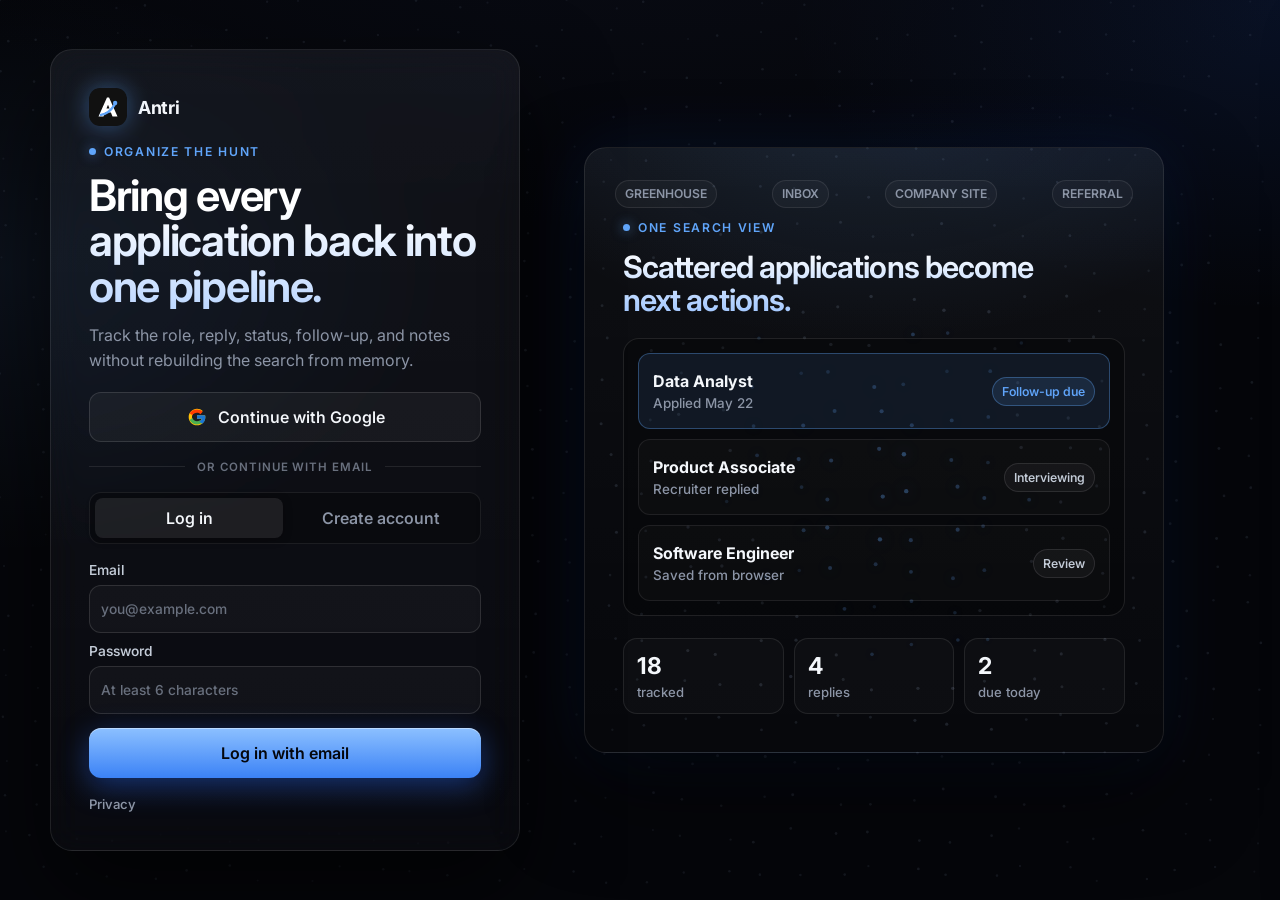
==== app.html @ 0c1cbc4a "Add marketing site (home + pricing); move app to /app.html Public-facing site for antri.xyz, layered" ====
<!doctype html>
<html lang="en">
  <head>
    <meta charset="utf-8">
    <meta name="viewport" content="width=device-width, initial-scale=1">
    <title>Antri</title>
    <link rel="icon" href="assets/antri-mark.svg">
    <link rel="preconnect" href="https://fonts.googleapis.com">
    <link rel="preconnect" href="https://fonts.gstatic.com" crossorigin>
    <link href="https://fonts.googleapis.com/css2?family=Inter:wght@400;500;600;700&display=swap" rel="stylesheet">
    <link rel="stylesheet" href="styles.css">
    <link rel="stylesheet" href="auth.css">
  </head>
  <body>
    <section id="authGate" class="auth-shell" aria-label="Antri account access">
      <canvas id="authCanvas" aria-hidden="true"></canvas>
      <div class="auth-layout">
        <div class="auth-panel">
          <div class="auth-brand">
            <img class="auth-mark" src="assets/antri-mark.svg" alt="" aria-hidden="true">
            <strong>Antri</strong>
          </div>

          <div class="auth-copy">
            <p class="eyebrow">Organize the hunt</p>
            <h1>Bring every application back into one pipeline.</h1>
            <p>Track the role, reply, status, follow-up, and notes without rebuilding the search from memory.</p>
          </div>

          <div class="oauth-stack">
            <button class="oauth-button google" type="button" id="googleAuthButton">
              <span aria-hidden="true"><img src="assets/google-g.svg" alt=""></span>
              Continue with Google
            </button>
          </div>

          <div class="auth-divider"><span>or continue with email</span></div>

          <div class="auth-mode" role="group" aria-label="Email account mode">
            <button class="active" type="button" data-auth-mode="login">Log in</button>
            <button type="button" data-auth-mode="signup">Create account</button>
          </div>

          <form id="authForm" class="auth-form">
            <label>
              Email
              <input id="authEmail" type="email" autocomplete="email" required placeholder="you@example.com">
            </label>
            <label>
              Password
              <input id="authPassword" type="password" autocomplete="current-password" minlength="6" required placeholder="At least 6 characters">
            </label>
            <button class="primary-button auth-submit" type="submit" id="authSubmitButton">Log in with email</button>
          </form>

          <output id="authStatus" class="auth-status" aria-live="polite"></output>
          <a class="auth-privacy-link" href="privacy.html">Privacy</a>
        </div>

        <section class="auth-preview" aria-label="Application tracking preview">
          <div class="auth-noise" aria-hidden="true">
            <span>Greenhouse</span>
            <span>Inbox</span>
            <span>Company site</span>
            <span>Referral</span>
          </div>
          <div class="auth-preview-head">
            <p class="eyebrow">One search view</p>
            <strong>Scattered applications become next actions.</strong>
          </div>
          <div class="auth-preview-board" aria-hidden="true">
            <article class="preview-job active">
              <div>
                <strong>Data Analyst</strong>
                <span>Applied May 22</span>
              </div>
              <em>Follow-up due</em>
            </article>
            <article class="preview-job">
              <div>
                <strong>Product Associate</strong>
                <span>Recruiter replied</span>
              </div>
              <em>Interviewing</em>
            </article>
            <article class="preview-job">
              <div>
                <strong>Software Engineer</strong>
                <span>Saved from browser</span>
              </div>
              <em>Review</em>
            </article>
          </div>
          <div class="auth-preview-metrics" aria-hidden="true">
            <span><strong>18</strong> tracked</span>
            <span><strong>4</strong> replies</span>
            <span><strong>2</strong> due today</span>
          </div>
        </section>
      </div>
    </section>

    <div id="appShell" class="app-shell" hidden>
      <aside class="sidebar" aria-label="Workspace navigation">
        <div class="brand">
          <img class="brand-mark" src="assets/antri-mark.svg" alt="" aria-hidden="true">
          <div>
            <strong>Antri</strong>
            <span>Job search workspace</span>
          </div>
        </div>

        <nav class="nav-list" aria-label="Primary">
          <button class="nav-item active" type="button" data-view="pipeline" title="Pipeline">
            <span aria-hidden="true">#</span>
            <span>Pipeline</span>
          </button>
          <button class="nav-item" type="button" data-view="followups" title="Follow-ups">
            <span aria-hidden="true">@</span>
            <span>Follow-ups</span>
          </button>
          <button class="nav-item" type="button" data-view="insights" title="Insights">
            <span aria-hidden="true">~</span>
            <span>Insights</span>
          </button>
          <button class="nav-item" type="button" data-view="integrations" title="Integrations">
            <span aria-hidden="true">io</span>
            <span>Integrations</span>
          </button>
        </nav>

        <div class="sync-box">
          <div>
            <strong>Email automation</strong>
            <span>Prepared for Gmail and Outlook connectors.</span>
          </div>
          <span class="sync-state">Planned</span>
        </div>

        <div class="sidebar-footer">
          <a href="privacy.html">Privacy policy</a>
        </div>
      </aside>

      <main class="workspace">
        <header class="topbar">
          <div>
            <p class="eyebrow">Career command center</p>
            <h1>Your job search, organized</h1>
          </div>
          <div class="topbar-actions">
            <button class="ghost-button" type="button" id="importButton" title="Import JSON">Import</button>
            <button class="ghost-button" type="button" id="exportButton" title="Export JSON">Export</button>
            <button class="primary-button" type="button" id="openFormButton">
              <span aria-hidden="true">+</span>
              Add job
            </button>
            <div class="account-menu" id="accountMenu">
              <button
                class="account-trigger"
                type="button"
                id="accountMenuButton"
                aria-haspopup="menu"
                aria-expanded="false"
                title="Account menu"
              >
                <span class="account-avatar" aria-hidden="true"></span>
                <span class="account-chevron" aria-hidden="true"></span>
                <span class="sr-only">Open account menu</span>
              </button>
              <div class="account-dropdown" id="accountDropdown" role="menu" hidden>
                <div class="account-identity">
                  <span>Signed in as</span>
                  <strong id="accountEmail"></strong>
                </div>
                <a class="account-action" href="privacy.html" role="menuitem">Privacy policy</a>
                <button class="account-action" type="button" id="signOutButton" role="menuitem">Sign out</button>
              </div>
            </div>
            <input id="importFile" type="file" accept="application/json" hidden>
          </div>
        </header>
        <output id="syncStatus" class="sync-status" aria-live="polite"></output>

        <section class="metric-grid" aria-label="Application summary">
          <article class="metric">
            <span>Total applications</span>
            <strong id="totalApplications">0</strong>
          </article>
          <article class="metric">
            <span>Active pipeline</span>
            <strong id="activeApplications">0</strong>
          </article>
          <article class="metric">
            <span>Heard back</span>
            <strong id="heardBackCount">0</strong>
          </article>
          <article class="metric accent">
            <span>Follow-ups due</span>
            <strong id="followUpCount">0</strong>
          </article>
        </section>

        <section class="controls" aria-label="Filters">
          <div class="filter-topline">
            <label class="search-field">
              <span aria-hidden="true">?</span>
              <input id="searchInput" type="search" placeholder="Search role, company, location, notes">
            </label>
            <div class="control-row">
              <select id="statusFilter" aria-label="Filter by status">
                <option value="all">All statuses</option>
              </select>
              <select id="sortSelect" aria-label="Sort applications">
                <option value="date-desc">Newest to oldest</option>
                <option value="date-asc">Oldest to newest</option>
                <option value="role-asc">Alphabetical A-Z</option>
                <option value="role-desc">Alphabetical Z-A</option>
                <option value="company-asc">Company A-Z</option>
                <option value="company-desc">Company Z-A</option>
                <option value="followup">Follow-up date</option>
                <option value="priority">Priority</option>
              </select>
            </div>
          </div>
          <div class="source-filter">
            <span class="filter-label">Source</span>
            <div id="sourceFilters" class="source-filters" aria-label="Filter by source"></div>
          </div>
        </section>

        <section id="pipelineView" class="view active-view" aria-label="Applications">
          <div class="section-head">
            <div>
              <h2>Applications</h2>
              <p id="resultCount">0 records</p>
            </div>
            <button class="ghost-button" type="button" id="csvButton">Download CSV</button>
          </div>
          <div id="jobList" class="job-list"></div>
          <div id="emptyState" class="empty-state" hidden>
            <strong>No applications match this view.</strong>
            <span>Add a job or adjust your filters.</span>
          </div>
        </section>

        <section id="followupsView" class="view" aria-label="Follow-ups">
          <div class="section-head">
            <div>
              <h2>Follow-ups</h2>
              <p>Upcoming and overdue next actions</p>
            </div>
          </div>
          <div id="followupList" class="timeline"></div>
        </section>

        <section id="insightsView" class="view" aria-label="Insights">
          <div class="section-head">
            <div>
              <h2>Insights</h2>
              <p>Status mix, response rate, and sources</p>
            </div>
          </div>
          <div class="insight-layout">
            <div class="chart-panel">
              <h3>Status distribution</h3>
              <div id="statusChart" class="status-chart"></div>
            </div>
            <div class="chart-panel">
              <h3>Source performance</h3>
              <div id="sourceChart" class="source-chart"></div>
            </div>
          </div>
        </section>

        <section id="integrationsView" class="view" aria-label="Integrations">
          <div class="section-head">
            <div>
              <h2>Integrations</h2>
              <p>Connectors planned for automated application tracking</p>
            </div>
          </div>
          <div class="integration-grid">
            <article class="integration-card">
              <div class="integration-logo">G</div>
              <div>
                <h3>Gmail</h3>
                <p>Detect recruiter replies, parse interview invites, and attach email threads to applications.</p>
              </div>
              <span>OAuth ready</span>
            </article>
            <article class="integration-card">
              <div class="integration-logo outlook">O</div>
              <div>
                <h3>Outlook</h3>
                <p>Sync hiring emails, calendar follow-ups, and company contacts from Microsoft accounts.</p>
              </div>
              <span>OAuth ready</span>
            </article>
            <article class="integration-card">
              <div class="integration-logo api">API</div>
              <div>
                <h3>Monetization layer</h3>
                <p>Subscription-ready architecture for cloud sync, AI parsing, reminders, and team dashboards.</p>
              </div>
              <span>Future tier</span>
            </article>
          </div>
        </section>
      </main>
    </div>

    <div id="drawerBackdrop" class="drawer-backdrop" hidden></div>
    <aside id="jobDrawer" class="drawer" aria-label="Job application form" aria-hidden="true" inert>
      <form id="jobForm">
        <div class="drawer-head">
          <div>
            <p class="eyebrow">Application record</p>
            <h2 id="drawerTitle">Add job</h2>
          </div>
          <button class="drawer-close" type="button" id="closeDrawerButton" title="Close job form" aria-label="Close job form">
            <span aria-hidden="true"></span>
          </button>
        </div>

        <input type="hidden" id="jobId">

        <section class="smart-add" aria-label="Smart add">
          <div class="smart-add-head">
            <div>
              <p class="smart-kicker">Smart Add</p>
              <h3>Turn a posting into a draft.</h3>
              <p>Paste a job link first. Add job text only when a site blocks extraction.</p>
            </div>
            <span id="smartResult" class="smart-result" aria-live="polite"></span>
          </div>
          <label class="full-span">
            Job post link
            <input id="smartUrlInput" type="url" placeholder="Paste LinkedIn, Indeed, Greenhouse, Lever, Workday, or company job URL">
          </label>
          <label class="full-span">
            Optional fallback text
            <textarea id="smartTextInput" rows="4" placeholder="If the link fails, paste the visible job post text here"></textarea>
          </label>
          <div class="smart-add-actions">
            <button class="ghost-button" type="button" id="extractTextButton">Extract from text</button>
            <button class="ghost-button" type="button" id="clearSmartButton">Clear</button>
            <button class="primary-button" type="button" id="extractUrlButton">Extract from link</button>
          </div>
        </section>

        <div class="form-grid">
          <label>
            Job role
            <input id="roleInput" required placeholder="Product Manager">
          </label>
          <label>
            Company
            <input id="companyInput" required placeholder="Acme Inc.">
          </label>
          <label>
            Location
            <input id="locationInput" placeholder="New York, NY or Remote">
          </label>
          <label>
            Date applied
            <input id="dateAppliedInput" type="date" required>
          </label>
          <label>
            Status
            <select id="statusInput"></select>
          </label>
          <label>
            Heard back?
            <select id="heardBackInput">
              <option value="false">No</option>
              <option value="true">Yes</option>
            </select>
          </label>
          <label>
            Priority
            <select id="priorityInput">
              <option value="High">High</option>
              <option value="Medium" selected>Medium</option>
              <option value="Low">Low</option>
            </select>
          </label>
          <label>
            Compensation
            <input id="compensationInput" placeholder="$90k-$115k">
          </label>
          <label>
            Source
            <input id="sourceInput" placeholder="LinkedIn, referral, company site">
          </label>
          <label>
            Contact
            <input id="contactInput" placeholder="Recruiter or hiring manager">
          </label>
          <label>
            Job post URL
            <input id="urlInput" type="url" placeholder="https://">
          </label>
          <label>
            Follow-up date
            <input id="followUpInput" type="date">
          </label>
          <label class="full-span">
            Notes
            <textarea id="notesInput" rows="5" placeholder="Interview details, requirements, reminders, email thread notes"></textarea>
          </label>
        </div>

        <div class="drawer-actions">
          <p class="ai-review-notice">AntriAI can make mistakes. Please review details before saving.</p>
          <button class="danger-button" type="button" id="deleteButton">Delete</button>
          <div>
            <button class="ghost-button" type="button" id="cancelButton">Cancel</button>
            <button class="primary-button" type="submit">Save job</button>
          </div>
        </div>
      </form>
    </aside>

    <template id="jobCardTemplate">
      <article class="job-card">
        <div class="job-card-main">
          <div>
            <div class="job-title-row">
              <h3></h3>
              <span class="priority-pill"></span>
            </div>
            <p class="company-line"></p>
          </div>
          <span class="status-pill"></span>
        </div>
        <div class="job-meta"></div>
        <p class="job-notes"></p>
        <div class="job-actions">
          <a class="job-link" target="_blank" rel="noreferrer">Open posting</a>
          <button class="ghost-button small" type="button">Edit</button>
        </div>
      </article>
    </template>

    <script src="auth-visual.js?v=login-revamp-1"></script>
    <script src="auth-config.js?v=draft-login-1"></script>
    <script src="auth-client.js?v=draft-login-1"></script>
    <script src="app.js?v=draft-login-1"></script>
  </body>
</html>
---- styles.css ----
:root {
  color-scheme: light dark;
  --bg: #ffffff;
  --sidebar-bg: #f5f5f5;
  --panel: #ffffff;
  --panel-strong: #fafafa;
  --panel-muted: #f4f4f5;
  --ink: #111111;
  --muted: #666666;
  --line: #e5e5e5;
  --line-strong: #cfcfcf;
  --primary: #111111;
  --primary-ink: #ffffff;
  --accent: #2563eb;
  --accent-ink: #ffffff;
  --accent-soft: #eff5ff;
  --accent-line: #bfd4ff;
  --chip-bg: #f1f1f1;
  --chip-ink: #4a4a4a;
  --chip-strong-bg: #e9efff;
  --chip-strong-ink: #1d4ed8;
  --danger-bg: #f4f4f4;
  --danger-ink: #111111;
  --shadow: 0 20px 55px rgba(0, 0, 0, 0.12);
  --radius: 8px;
  font-family: Inter, ui-sans-serif, system-ui, -apple-system, BlinkMacSystemFont, "Segoe UI", sans-serif;
}

@media (prefers-color-scheme: dark) {
  :root {
    --bg: #000000;
    --sidebar-bg: #0b0b0b;
    --panel: #101010;
    --panel-strong: #141414;
    --panel-muted: #181818;
    --ink: #f5f5f5;
    --muted: #a3a3a3;
    --line: #242424;
    --line-strong: #3a3a3a;
    --primary: #f5f5f5;
    --primary-ink: #050505;
    --accent: #60a5fa;
    --accent-ink: #050505;
    --accent-soft: #0f1d33;
    --accent-line: #1e3a5f;
    --chip-bg: #1d1d1d;
    --chip-ink: #d0d0d0;
    --chip-strong-bg: #102747;
    --chip-strong-ink: #93c5fd;
    --danger-bg: #171717;
    --danger-ink: #f5f5f5;
    --shadow: 0 24px 70px rgba(0, 0, 0, 0.52);
  }
}

* {
  box-sizing: border-box;
}

[hidden] {
  display: none !important;
}

body {
  margin: 0;
  min-height: 100vh;
  background: var(--bg);
  color: var(--ink);
}

::selection {
  background: var(--accent);
  color: var(--accent-ink);
}

button,
input,
select,
textarea {
  font: inherit;
}

button {
  cursor: pointer;
}

.sr-only {
  position: absolute;
  width: 1px;
  height: 1px;
  overflow: hidden;
  clip: rect(0, 0, 0, 0);
  white-space: nowrap;
}

.app-shell {
  display: grid;
  grid-template-columns: 280px minmax(0, 1fr);
  min-height: 100vh;
}

.auth-shell {
  display: grid;
  min-height: 100vh;
  place-items: center;
  padding: 32px;
  background: var(--bg);
}

.auth-layout {
  display: grid;
  align-items: center;
  grid-template-columns: minmax(360px, 480px) minmax(380px, 600px);
  gap: clamp(24px, 5vw, 76px);
  width: min(1180px, 100%);
}

.auth-panel {
  display: grid;
  gap: 20px;
  width: 100%;
  padding: 30px;
  border: 1px solid var(--line);
  border-radius: var(--radius);
  background: var(--panel);
  box-shadow: var(--shadow);
}

.auth-brand {
  display: flex;
  align-items: center;
  gap: 11px;
}

.auth-brand strong {
  font-size: 1.15rem;
}

.auth-mark {
  display: block;
  width: 42px;
  height: 42px;
  border: 1px solid var(--line);
  border-radius: var(--radius);
}

.auth-copy {
  display: grid;
  gap: 10px;
}

.auth-copy h1 {
  max-width: 420px;
  font-size: 2.55rem;
}

.auth-copy p:last-child {
  max-width: 400px;
  margin: 0;
  color: var(--muted);
  line-height: 1.5;
}

.oauth-stack,
.auth-form {
  display: grid;
  gap: 10px;
}

.oauth-button {
  display: flex;
  align-items: center;
  gap: 12px;
  min-height: 48px;
  width: 100%;
  padding: 10px 13px;
  border: 1px solid var(--line-strong);
  border-radius: var(--radius);
  background: var(--panel-strong);
  color: var(--ink);
  font-weight: 800;
  text-align: left;
}

.oauth-button span {
  display: grid;
  flex: 0 0 auto;
  place-items: center;
  width: 26px;
  height: 26px;
  border-radius: 6px;
  background: var(--panel-muted);
  color: var(--ink);
  font-size: 0.86rem;
  font-weight: 900;
}

.oauth-button.google img {
  display: block;
  width: 20px;
  height: 20px;
}

.auth-divider {
  display: flex;
  align-items: center;
  gap: 12px;
  color: var(--muted);
  font-size: 0.8rem;
  font-weight: 800;
  text-transform: uppercase;
}

.auth-divider::before,
.auth-divider::after {
  flex: 1;
  border-top: 1px solid var(--line);
  content: "";
}

.auth-mode {
  display: grid;
  grid-template-columns: repeat(2, minmax(0, 1fr));
  gap: 4px;
  padding: 4px;
  border: 1px solid var(--line);
  border-radius: var(--radius);
  background: var(--panel-muted);
}

.auth-mode button {
  min-height: 38px;
  border: 0;
  border-radius: 6px;
  background: transparent;
  color: var(--muted);
  font-weight: 800;
}

.auth-mode button.active {
  background: var(--panel);
  color: var(--ink);
  box-shadow: 0 1px 9px rgba(0, 0, 0, 0.14);
}

.auth-form label {
  font-size: 0.88rem;
}

.auth-submit {
  justify-content: center;
  min-height: 48px;
}

.auth-status {
  display: block;
  min-height: 43px;
  padding: 11px 12px;
  border: 1px solid var(--line);
  border-radius: var(--radius);
  background: var(--panel-muted);
  color: var(--muted);
  font-size: 0.88rem;
  line-height: 1.4;
}

.auth-status:empty {
  display: none;
}

.auth-privacy-link {
  width: fit-content;
  color: var(--muted);
  font-size: 0.82rem;
  font-weight: 800;
  text-decoration: none;
}

.auth-privacy-link:hover {
  color: var(--accent);
}

.auth-preview {
  position: relative;
  display: grid;
  gap: 22px;
  min-height: 610px;
  align-content: center;
  overflow: hidden;
  padding: 44px;
  border: 1px solid var(--line);
  border-radius: var(--radius);
  background:
    linear-gradient(90deg, transparent 0 48px, color-mix(in srgb, var(--line) 70%, transparent) 48px 49px, transparent 49px),
    linear-gradient(0deg, transparent 0 48px, color-mix(in srgb, var(--line) 70%, transparent) 48px 49px, transparent 49px),
    var(--panel-strong);
  background-size: 96px 96px, 96px 96px, auto;
}

.auth-noise {
  position: absolute;
  inset: 32px 30px auto;
  display: flex;
  justify-content: space-between;
  gap: 12px;
  color: var(--muted);
  font-size: 0.76rem;
  font-weight: 850;
  text-transform: uppercase;
}

.auth-noise span {
  display: inline-flex;
  align-items: center;
  min-height: 28px;
  padding: 0 9px;
  border: 1px solid var(--line);
  border-radius: 999px;
  background: color-mix(in srgb, var(--panel) 88%, transparent);
}

.auth-preview-head {
  display: grid;
  gap: 8px;
  max-width: 430px;
  margin-top: 34px;
}

.auth-preview-head strong {
  font-size: 2rem;
  line-height: 1.08;
}

.auth-preview-board {
  display: grid;
  gap: 10px;
  padding: 14px;
  border: 1px solid var(--line-strong);
  border-radius: var(--radius);
  background: color-mix(in srgb, var(--panel) 94%, transparent);
  box-shadow: var(--shadow);
}

.preview-job {
  display: flex;
  align-items: center;
  justify-content: space-between;
  gap: 16px;
  min-height: 76px;
  padding: 14px;
  border: 1px solid var(--line);
  border-radius: 6px;
  background: var(--panel);
}

.preview-job.active {
  border-color: var(--accent-line);
  background: var(--accent-soft);
}

.preview-job div {
  min-width: 0;
}

.preview-job strong,
.preview-job span {
  display: block;
}

.preview-job strong {
  overflow: hidden;
  font-size: 1rem;
  text-overflow: ellipsis;
  white-space: nowrap;
}

.preview-job span {
  margin-top: 4px;
  color: var(--muted);
  font-size: 0.84rem;
  font-weight: 700;
}

.preview-job em {
  flex: 0 0 auto;
  min-height: 29px;
  padding: 6px 9px;
  border: 1px solid var(--line);
  border-radius: 999px;
  background: var(--panel-muted);
  color: var(--ink);
  font-size: 0.77rem;
  font-style: normal;
  font-weight: 850;
}

.preview-job.active em {
  border-color: var(--accent-line);
  background: var(--panel);
  color: var(--accent);
}

.auth-preview-metrics {
  display: grid;
  grid-template-columns: repeat(3, minmax(0, 1fr));
  gap: 10px;
}

.auth-preview-metrics span {
  min-width: 0;
  padding: 13px;
  border: 1px solid var(--line);
  border-radius: var(--radius);
  background: color-mix(in srgb, var(--panel) 92%, transparent);
  color: var(--muted);
  font-size: 0.82rem;
  font-weight: 750;
}

.auth-preview-metrics strong {
  display: block;
  margin-bottom: 4px;
  color: var(--ink);
  font-size: 1.45rem;
}

.oauth-button:disabled,
.auth-mode button:disabled,
.auth-submit:disabled {
  cursor: not-allowed;
  opacity: 0.62;
}

.sidebar {
  position: sticky;
  top: 0;
  display: flex;
  flex-direction: column;
  gap: 28px;
  height: 100vh;
  padding: 24px;
  border-right: 1px solid var(--line);
  background: var(--sidebar-bg);
}

.brand {
  display: flex;
  align-items: center;
  gap: 12px;
}

.brand-mark {
  display: block;
  width: 42px;
  height: 42px;
  border-radius: var(--radius);
  border: 1px solid var(--line);
  object-fit: cover;
  box-shadow: 0 10px 24px rgba(37, 99, 235, 0.18);
}

.brand strong,
.brand span {
  display: block;
}

.brand span {
  margin-top: 2px;
  color: var(--muted);
  font-size: 0.86rem;
}

.nav-list {
  display: grid;
  gap: 8px;
}

.nav-item {
  display: flex;
  align-items: center;
  gap: 10px;
  width: 100%;
  min-height: 44px;
  padding: 10px 12px;
  border: 1px solid transparent;
  border-radius: var(--radius);
  background: transparent;
  color: var(--muted);
  text-align: left;
}

.nav-item span:first-child {
  display: grid;
  place-items: center;
  width: 24px;
  height: 24px;
  color: var(--accent);
  font-weight: 700;
}

.nav-item:hover,
.nav-item.active {
  border-color: var(--line);
  background: var(--panel);
  color: var(--ink);
}

.sync-box {
  margin-top: auto;
  padding: 16px;
  border: 1px solid var(--line);
  border-radius: var(--radius);
  background: var(--panel);
}

.sync-box strong,
.sync-box span {
  display: block;
}

.sync-box div span {
  margin-top: 6px;
  color: var(--muted);
  font-size: 0.88rem;
  line-height: 1.35;
}

.sync-state {
  width: fit-content;
  margin-top: 14px;
  padding: 5px 9px;
  border-radius: 999px;
  background: var(--accent-soft);
  color: var(--accent);
  font-size: 0.78rem;
  font-weight: 700;
}

.sidebar-footer {
  display: flex;
  align-items: center;
}

.sidebar-footer a {
  color: var(--muted);
  font-size: 0.82rem;
  font-weight: 800;
  text-decoration: none;
}

.sidebar-footer a:hover {
  color: var(--accent);
}

.workspace {
  width: min(1480px, 100%);
  margin: 0 auto;
  padding: 30px;
}

.topbar {
  display: flex;
  align-items: center;
  justify-content: space-between;
  gap: 20px;
}

.sync-status {
  display: block;
  width: fit-content;
  max-width: min(720px, 100%);
  margin-top: 14px;
  padding: 8px 10px;
  border: 1px solid var(--line);
  border-radius: var(--radius);
  background: var(--panel-muted);
  color: var(--muted);
  font-size: 0.84rem;
  font-weight: 750;
  line-height: 1.4;
}

.sync-status:empty {
  display: none;
}

.sync-status[data-tone="success"] {
  border-color: var(--accent-line);
  background: var(--accent-soft);
  color: var(--accent);
}

.sync-status[data-tone="error"] {
  border-color: var(--line-strong);
  background: var(--danger-bg);
  color: var(--danger-ink);
}

.eyebrow {
  margin: 0 0 7px;
  color: var(--accent);
  font-size: 0.78rem;
  font-weight: 800;
  letter-spacing: 0;
  text-transform: uppercase;
}

h1,
h2,
h3,
p {
  margin-top: 0;
}

h1 {
  margin-bottom: 0;
  font-size: clamp(2rem, 3vw, 3.35rem);
  line-height: 1.02;
  letter-spacing: 0;
}

h2 {
  margin-bottom: 4px;
  font-size: 1.25rem;
}

h3 {
  margin-bottom: 5px;
  font-size: 1rem;
}

.topbar-actions,
.control-row,
.drawer-actions,
.drawer-actions > div,
.job-actions {
  display: flex;
  align-items: center;
  gap: 10px;
}

.account-menu {
  position: relative;
  flex: 0 0 auto;
}

.account-trigger {
  display: inline-flex;
  align-items: center;
  gap: 8px;
  min-height: 40px;
  min-width: 70px;
  padding: 7px 10px;
  border: 1px solid var(--line-strong);
  border-radius: var(--radius);
  background: var(--panel);
  color: var(--ink);
}

.account-trigger:hover,
.account-trigger[aria-expanded="true"] {
  border-color: var(--accent-line);
  background: var(--accent-soft);
}

.account-avatar {
  position: relative;
  display: grid;
  flex: 0 0 auto;
  place-items: center;
  width: 25px;
  height: 25px;
  border: 1px solid var(--line-strong);
  border-radius: 999px;
  background: var(--panel-muted);
}

.account-avatar::before,
.account-avatar::after {
  position: absolute;
  display: block;
  border: 1.6px solid var(--ink);
  content: "";
}

.account-avatar::before {
  top: 5px;
  width: 6px;
  height: 6px;
  border-radius: 999px;
}

.account-avatar::after {
  bottom: 4px;
  width: 12px;
  height: 6px;
  border-bottom: 0;
  border-radius: 10px 10px 0 0;
}

.account-chevron {
  width: 9px;
  height: 9px;
  border-right: 2px solid var(--muted);
  border-bottom: 2px solid var(--muted);
  transform: translateY(-2px) rotate(45deg);
  transition: transform 140ms ease;
}

.account-trigger[aria-expanded="true"] .account-chevron {
  transform: translateY(2px) rotate(225deg);
}

.account-dropdown {
  position: absolute;
  z-index: 5;
  top: calc(100% + 8px);
  right: 0;
  display: grid;
  gap: 8px;
  width: min(290px, calc(100vw - 36px));
  padding: 10px;
  border: 1px solid var(--line);
  border-radius: var(--radius);
  background: var(--panel);
  box-shadow: var(--shadow);
}

.account-identity {
  display: grid;
  gap: 4px;
  min-width: 0;
  padding: 9px 10px 10px;
  border-radius: 6px;
  background: var(--panel-muted);
}

.account-identity span {
  color: var(--muted);
  font-size: 0.75rem;
  font-weight: 800;
  text-transform: uppercase;
}

.account-identity strong {
  overflow: hidden;
  font-size: 0.9rem;
  text-overflow: ellipsis;
  white-space: nowrap;
}

.account-action {
  display: flex;
  align-items: center;
  min-height: 38px;
  width: 100%;
  padding: 9px 10px;
  border: 1px solid var(--line-strong);
  border-radius: 6px;
  background: var(--panel);
  color: var(--ink);
  font-weight: 750;
  text-align: left;
  text-decoration: none;
}

.account-action:hover {
  border-color: var(--accent-line);
  background: var(--accent-soft);
}

.primary-button,
.ghost-button,
.danger-button,
.icon-button {
  min-height: 40px;
  border-radius: var(--radius);
  border: 1px solid transparent;
  padding: 9px 13px;
  font-weight: 750;
}

.primary-button {
  display: inline-flex;
  align-items: center;
  gap: 7px;
  background: var(--primary);
  color: var(--primary-ink);
}

.primary-button:hover {
  background: var(--accent);
  color: var(--accent-ink);
}

.ghost-button {
  border-color: var(--line-strong);
  background: var(--panel);
  color: var(--ink);
}

.ghost-button.small {
  min-height: 34px;
  padding: 7px 10px;
  font-size: 0.88rem;
}

.danger-button {
  border-color: var(--line-strong);
  background: var(--danger-bg);
  color: var(--danger-ink);
}

.icon-button {
  display: grid;
  place-items: center;
  width: 40px;
  padding: 0;
  border-color: var(--line);
  background: var(--panel);
  color: var(--muted);
  font-size: 1.5rem;
  line-height: 1;
}

.drawer-close {
  position: relative;
  display: grid;
  flex: 0 0 auto;
  place-items: center;
  width: 40px;
  min-height: 40px;
  padding: 0;
  border: 1px solid var(--line);
  border-radius: var(--radius);
  background: var(--panel);
  color: var(--muted);
}

.drawer-close:hover {
  border-color: var(--accent-line);
  background: var(--accent-soft);
  color: var(--ink);
}

.drawer-close span,
.drawer-close span::after {
  display: block;
  width: 15px;
  height: 2px;
  border-radius: 999px;
  background: currentColor;
}

.drawer-close span {
  transform: rotate(45deg);
}

.drawer-close span::after {
  content: "";
  transform: rotate(90deg);
}

.metric-grid {
  display: grid;
  grid-template-columns: repeat(4, minmax(0, 1fr));
  gap: 14px;
  margin: 30px 0 18px;
}

.metric {
  padding: 18px;
  border: 1px solid var(--line);
  border-radius: var(--radius);
  background: var(--panel);
}

.metric span {
  display: block;
  color: var(--muted);
  font-size: 0.86rem;
}

.metric strong {
  display: block;
  margin-top: 8px;
  font-size: 2rem;
  line-height: 1;
}

.metric.accent {
  border-color: var(--accent-line);
  background: var(--accent-soft);
}

.metric.accent strong {
  color: var(--accent);
}

.controls {
  display: grid;
  gap: 14px;
  margin-bottom: 18px;
}

.filter-topline {
  display: grid;
  grid-template-columns: minmax(240px, 1fr) auto;
  gap: 12px;
}

.search-field {
  display: flex;
  align-items: center;
  gap: 8px;
  min-height: 48px;
  padding: 0 14px;
  border: 1px solid var(--line-strong);
  border-radius: var(--radius);
  background: var(--panel);
}

.search-field span {
  color: var(--muted);
  font-size: 1.2rem;
}

.search-field input {
  width: 100%;
  border: 0;
  outline: 0;
  background: transparent;
  color: var(--ink);
}

select,
input,
textarea {
  border: 1px solid var(--line-strong);
  border-radius: var(--radius);
  background: var(--panel);
  color: var(--ink);
}

input::placeholder,
textarea::placeholder {
  color: var(--muted);
}

button:focus-visible,
input:focus-visible,
select:focus-visible,
textarea:focus-visible,
a:focus-visible {
  outline: 2px solid var(--accent);
  outline-offset: 2px;
}

.control-row select {
  min-height: 48px;
  min-width: 170px;
  padding: 0 12px;
}

.source-filter {
  display: grid;
  gap: 9px;
  padding: 12px;
  border: 1px solid var(--line);
  border-radius: var(--radius);
  background: var(--panel);
}

.filter-label {
  color: var(--muted);
  font-size: 0.78rem;
  font-weight: 800;
  text-transform: uppercase;
}

.source-filters {
  display: flex;
  flex-wrap: wrap;
  gap: 8px;
}

.source-chip {
  --chip-neon: #38bdf8;
  --chip-neon-soft: rgba(56, 189, 248, 0.12);
  display: inline-flex;
  align-items: center;
  gap: 7px;
  min-height: 36px;
  padding: 6px 10px;
  border: 1px solid color-mix(in srgb, var(--chip-neon) 58%, var(--line));
  border-radius: 999px;
  background: var(--chip-neon-soft);
  color: var(--ink);
  font-size: 0.86rem;
  font-weight: 800;
  box-shadow: inset 0 0 0 1px color-mix(in srgb, var(--chip-neon) 12%, transparent);
}

.source-chip strong {
  display: grid;
  place-items: center;
  min-width: 20px;
  min-height: 20px;
  border-radius: 999px;
  background: color-mix(in srgb, var(--chip-neon) 18%, var(--panel));
  color: var(--chip-neon);
  font-size: 0.74rem;
}

.source-chip:hover,
.source-chip[aria-pressed="true"] {
  border-color: var(--chip-neon);
  box-shadow:
    0 0 0 1px color-mix(in srgb, var(--chip-neon) 48%, transparent),
    0 0 18px color-mix(in srgb, var(--chip-neon) 34%, transparent);
}

.source-chip[aria-pressed="true"] {
  background: color-mix(in srgb, var(--chip-neon) 22%, var(--panel));
}

.source-chip.all,
.source-chip.silver {
  --chip-neon: #d4d4d8;
  --chip-neon-soft: rgba(161, 161, 170, 0.12);
}

.source-chip.cyan {
  --chip-neon: #22d3ee;
  --chip-neon-soft: rgba(34, 211, 238, 0.12);
}

.source-chip.lime {
  --chip-neon: #a3e635;
  --chip-neon-soft: rgba(163, 230, 53, 0.12);
}

.source-chip.amber {
  --chip-neon: #facc15;
  --chip-neon-soft: rgba(250, 204, 21, 0.12);
}

.source-chip.green,
.source-chip.emerald {
  --chip-neon: #34d399;
  --chip-neon-soft: rgba(52, 211, 153, 0.12);
}

.source-chip.pink,
.source-chip.magenta {
  --chip-neon: #f472b6;
  --chip-neon-soft: rgba(244, 114, 182, 0.12);
}

.source-chip.violet {
  --chip-neon: #c084fc;
  --chip-neon-soft: rgba(192, 132, 252, 0.12);
}

.source-chip.orange {
  --chip-neon: #fb923c;
  --chip-neon-soft: rgba(251, 146, 60, 0.12);
}

.source-chip.red {
  --chip-neon: #fb7185;
  --chip-neon-soft: rgba(251, 113, 133, 0.12);
}

.source-chip.blue {
  --chip-neon: #60a5fa;
  --chip-neon-soft: rgba(96, 165, 250, 0.12);
}

.view {
  display: none;
}

.active-view {
  display: block;
}

.section-head {
  display: flex;
  align-items: end;
  justify-content: space-between;
  gap: 18px;
  margin: 22px 0 14px;
}

.section-head p {
  margin-bottom: 0;
  color: var(--muted);
}

.job-list {
  display: grid;
  grid-template-columns: repeat(auto-fit, minmax(330px, 1fr));
  gap: 14px;
}

.job-card,
.chart-panel,
.integration-card,
.empty-state,
.timeline-item {
  border: 1px solid var(--line);
  border-radius: var(--radius);
  background: var(--panel);
}

.job-card {
  display: grid;
  gap: 15px;
  padding: 18px;
  transition: border-color 160ms ease, transform 160ms ease, box-shadow 160ms ease;
}

.job-card:hover {
  border-color: var(--line-strong);
  box-shadow: var(--shadow);
  transform: translateY(-1px);
}

.job-card-main {
  display: flex;
  align-items: flex-start;
  justify-content: space-between;
  gap: 16px;
}

.job-title-row {
  display: flex;
  flex-wrap: wrap;
  align-items: center;
  gap: 8px;
}

.company-line,
.job-notes {
  color: var(--muted);
  line-height: 1.45;
}

.company-line {
  margin-bottom: 0;
}

.job-notes {
  display: -webkit-box;
  min-height: 43px;
  margin-bottom: 0;
  overflow: hidden;
  -webkit-box-orient: vertical;
  -webkit-line-clamp: 2;
}

.status-pill,
.priority-pill,
.job-meta span,
.integration-card > span {
  display: inline-flex;
  align-items: center;
  width: fit-content;
  min-height: 26px;
  border-radius: 999px;
  padding: 4px 9px;
  font-size: 0.76rem;
  font-weight: 800;
  white-space: nowrap;
}

.status-pill {
  background: var(--chip-bg);
  color: var(--chip-ink);
}

.status-pill.interviewing,
.status-pill.offer {
  background: var(--chip-strong-bg);
  color: var(--chip-strong-ink);
}

.status-pill.rejected,
.status-pill.withdrawn {
  background: var(--panel-muted);
  color: var(--muted);
}

.status-pill.saved,
.status-pill.follow-up {
  background: var(--accent-soft);
  color: var(--accent);
}

.priority-pill {
  background: var(--chip-bg);
  color: var(--chip-ink);
}

.priority-pill.high {
  background: var(--accent-soft);
  color: var(--accent);
}

.priority-pill.low {
  background: var(--panel-muted);
  color: var(--muted);
}

.job-meta {
  display: flex;
  flex-wrap: wrap;
  gap: 7px;
}

.job-meta span {
  background: var(--panel-muted);
  color: var(--muted);
}

.job-actions {
  justify-content: space-between;
  gap: 14px;
}

.job-link {
  color: var(--accent);
  font-size: 0.9rem;
  font-weight: 800;
  text-decoration: none;
}

.job-link[hidden] {
  display: none;
}

.empty-state {
  display: grid;
  justify-items: center;
  gap: 6px;
  padding: 46px 20px;
  color: var(--muted);
  text-align: center;
}

.empty-state strong {
  color: var(--ink);
}

.timeline {
  display: grid;
  gap: 10px;
}

.timeline-item {
  display: grid;
  grid-template-columns: minmax(110px, 150px) minmax(0, 1fr) auto;
  align-items: center;
  gap: 14px;
  padding: 14px;
}

.timeline-date {
  color: var(--accent);
  font-weight: 850;
}

.timeline-item p {
  margin: 0;
  color: var(--muted);
}

.insight-layout {
  display: grid;
  grid-template-columns: minmax(0, 1.1fr) minmax(320px, 0.9fr);
  gap: 14px;
}

.chart-panel {
  padding: 18px;
}

.status-chart,
.source-chart {
  display: grid;
  gap: 12px;
  margin-top: 16px;
}

.bar-row {
  display: grid;
  grid-template-columns: minmax(92px, 150px) minmax(0, 1fr) 44px;
  align-items: center;
  gap: 10px;
  color: var(--muted);
  font-size: 0.9rem;
}

.bar-track {
  height: 10px;
  overflow: hidden;
  border-radius: 999px;
  background: var(--panel-muted);
}

.bar-fill {
  height: 100%;
  border-radius: inherit;
  background: var(--accent);
}

.source-chart .bar-fill {
  background: var(--accent);
}

.integration-grid {
  display: grid;
  grid-template-columns: repeat(3, minmax(0, 1fr));
  gap: 14px;
}

.integration-card {
  display: grid;
  grid-template-columns: 52px minmax(0, 1fr);
  gap: 14px;
  padding: 18px;
}

.integration-card p {
  margin: 0;
  color: var(--muted);
  line-height: 1.45;
}

.integration-card > span {
  grid-column: 2;
  background: var(--accent-soft);
  color: var(--accent);
}

.integration-logo {
  display: grid;
  place-items: center;
  width: 52px;
  height: 52px;
  border-radius: var(--radius);
  background: var(--accent-soft);
  color: var(--accent);
  font-weight: 900;
}

.integration-logo.outlook {
  background: var(--panel-muted);
  color: var(--ink);
}

.integration-logo.api {
  background: var(--panel-muted);
  color: var(--ink);
  font-size: 0.8rem;
}

.drawer-backdrop {
  position: fixed;
  inset: 0;
  z-index: 20;
  background: rgba(0, 0, 0, 0.48);
}

.drawer {
  position: fixed;
  top: 0;
  right: 0;
  z-index: 30;
  width: min(720px, 100%);
  height: 100vh;
  overflow-y: auto;
  padding: 24px;
  background: var(--panel-strong);
  box-shadow: var(--shadow);
  transform: translateX(104%);
  transition: transform 180ms ease;
}

.drawer.open {
  transform: translateX(0);
}

.drawer-head {
  display: flex;
  align-items: flex-start;
  justify-content: space-between;
  gap: 20px;
  margin-bottom: 18px;
}

.smart-add {
  display: grid;
  gap: 14px;
  margin-bottom: 18px;
  padding: 18px;
  border: 1px solid var(--line);
  border-radius: var(--radius);
  background:
    linear-gradient(135deg, color-mix(in srgb, var(--accent) 12%, transparent), transparent 44%),
    var(--panel);
  box-shadow: inset 0 0 0 1px color-mix(in srgb, var(--accent) 6%, transparent);
}

.smart-add-head,
.smart-add-actions {
  display: flex;
  align-items: flex-start;
  justify-content: space-between;
  gap: 14px;
}

.smart-kicker {
  margin: 0 0 4px;
  color: var(--accent);
  font-size: 0.74rem;
  font-weight: 900;
  text-transform: uppercase;
}

.smart-add-head h3 {
  margin-bottom: 4px;
  font-size: 1.1rem;
}

.smart-add-head p {
  margin-bottom: 0;
  color: var(--muted);
  line-height: 1.4;
}

.smart-result {
  flex: 0 0 230px;
  min-height: 34px;
  padding: 8px 10px;
  border: 1px solid var(--line);
  border-radius: 999px;
  background: var(--panel-muted);
  color: var(--muted);
  font-size: 0.78rem;
  font-weight: 850;
  line-height: 1.25;
  text-align: right;
}

.smart-result:empty {
  display: none;
}

.smart-add textarea {
  min-height: 102px;
  background: var(--panel);
}

.smart-add-actions {
  align-items: center;
}

.smart-add-actions .primary-button {
  margin-left: auto;
}

.form-grid {
  display: grid;
  grid-template-columns: repeat(2, minmax(0, 1fr));
  gap: 14px;
}

label {
  display: grid;
  gap: 7px;
  color: var(--muted);
  font-size: 0.86rem;
  font-weight: 750;
}

label input,
label select,
label textarea {
  width: 100%;
  min-height: 42px;
  padding: 10px 11px;
  color: var(--ink);
  font-weight: 500;
}

label textarea {
  resize: vertical;
}

.full-span {
  grid-column: 1 / -1;
}

.drawer-actions {
  justify-content: space-between;
  margin-top: 22px;
  padding-top: 16px;
  border-top: 1px solid var(--line);
}

.ai-review-notice {
  max-width: 260px;
  margin: 0;
  color: var(--muted);
  font-size: 0.78rem;
  font-weight: 750;
  line-height: 1.35;
}

@media (max-width: 1040px) {
  .auth-layout {
    grid-template-columns: minmax(0, 560px);
    justify-content: center;
  }

  .auth-preview {
    min-height: auto;
    padding: 40px;
  }

  .app-shell {
    grid-template-columns: 1fr;
  }

  .sidebar {
    position: static;
    height: auto;
    padding: 16px;
  }

  .nav-list {
    grid-template-columns: repeat(4, minmax(0, 1fr));
  }

  .sync-box {
    display: none;
  }

  .metric-grid,
  .integration-grid,
  .insight-layout {
    grid-template-columns: repeat(2, minmax(0, 1fr));
  }
}

@media (max-width: 760px) {
  .auth-shell {
    padding: 18px;
  }

  .auth-panel,
  .auth-preview {
    padding: 22px;
  }

  .auth-copy h1,
  .auth-preview-head strong {
    font-size: 2rem;
  }

  .auth-preview {
    gap: 16px;
  }

  .auth-noise {
    position: static;
    flex-wrap: wrap;
    justify-content: flex-start;
  }

  .auth-preview-head {
    margin-top: 0;
  }

  .auth-preview-metrics {
    grid-template-columns: 1fr;
  }

  .preview-job {
    align-items: flex-start;
    flex-direction: column;
  }

  .workspace {
    padding: 18px;
  }

  .topbar,
  .section-head,
  .controls,
  .filter-topline {
    align-items: stretch;
    grid-template-columns: 1fr;
    flex-direction: column;
  }

  .topbar-actions,
  .control-row {
    flex-wrap: wrap;
  }

  .topbar-actions > *,
  .control-row > * {
    flex: 1 1 140px;
  }

  .account-menu {
    flex: 0 0 auto;
  }

  .metric-grid,
  .integration-grid,
  .insight-layout,
  .form-grid {
    grid-template-columns: 1fr;
  }

  .nav-list {
    grid-template-columns: repeat(2, minmax(0, 1fr));
  }

  .nav-item {
    gap: 6px;
    padding-inline: 8px;
    font-size: 0.92rem;
  }

  .nav-item span:first-child {
    width: 20px;
    height: 20px;
  }

  .job-list {
    grid-template-columns: 1fr;
  }

  .timeline-item {
    grid-template-columns: 1fr;
  }

  .drawer {
    padding: 18px;
  }

  .smart-add-head,
  .smart-add-actions {
    align-items: stretch;
    flex-direction: column;
  }

  .smart-result {
    text-align: left;
  }

  .drawer-actions {
    align-items: stretch;
    flex-direction: column;
  }

  .ai-review-notice {
    max-width: none;
  }

  .drawer-actions > div {
    align-items: stretch;
  }

  .drawer-actions button {
    flex: 1;
  }
}

@media (max-height: 760px) {
  .auth-shell {
    place-items: start center;
  }

  .auth-panel {
    gap: 15px;
    padding: 22px;
  }

  .auth-preview {
    min-height: auto;
  }
}
---- auth.css ----
/* ==========================================================================
   Antri — premium dark login / auth gate
   Loaded AFTER styles.css. Everything is scoped to #authGate so the signed-in
   app workspace is left untouched. Always dark, matching the marketing site.
   ========================================================================== */

#authGate.auth-shell {
  position: relative;
  padding: 40px 32px;
  background:
    radial-gradient(1100px 620px at 50% -220px, #0a0d18, transparent 72%),
    radial-gradient(820px 520px at 100% 0%, rgba(37, 99, 235, 0.12), transparent 60%),
    radial-gradient(820px 520px at 0% 30%, rgba(96, 165, 250, 0.07), transparent 55%),
    #05060a;
  color: #f4f7fb;
  overflow: hidden;
}

/* ambient dot-field canvas (auth-visual.js) */
#authCanvas {
  position: fixed;
  inset: 0;
  width: 100%;
  height: 100%;
  z-index: 0;
  pointer-events: none;
}

#authGate .auth-layout {
  position: relative;
  z-index: 2;
  grid-template-columns: minmax(360px, 470px) minmax(380px, 580px);
  gap: clamp(28px, 5vw, 64px);
}

/* --------------------------------------------------------- panel (left) */
#authGate .auth-panel {
  gap: 18px;
  padding: 38px;
  border: 1px solid rgba(255, 255, 255, 0.09);
  border-radius: 22px;
  background: linear-gradient(180deg, rgba(255, 255, 255, 0.055), rgba(255, 255, 255, 0.018));
  backdrop-filter: blur(16px) saturate(140%);
  -webkit-backdrop-filter: blur(16px) saturate(140%);
  box-shadow: 0 40px 90px rgba(0, 0, 0, 0.6);
}

#authGate .auth-brand { gap: 11px; }
#authGate .auth-brand strong { font-size: 1.12rem; letter-spacing: -0.02em; color: #f4f7fb; }
#authGate .auth-mark {
  width: 38px; height: 38px;
  border: 0;
  border-radius: 11px;
  filter: drop-shadow(0 0 12px rgba(96, 165, 250, 0.45));
}

#authGate .auth-copy { gap: 14px; }
#authGate .auth-copy .eyebrow {
  display: inline-flex;
  align-items: center;
  gap: 8px;
  margin: 0;
  color: #60a5fa;
  font-size: 0.76rem;
  font-weight: 600;
  letter-spacing: 0.14em;
}
#authGate .auth-copy .eyebrow::before {
  content: "";
  width: 7px; height: 7px;
  border-radius: 50%;
  background: #60a5fa;
  box-shadow: 0 0 12px rgba(96, 165, 250, 0.65);
}
#authGate .auth-copy h1 {
  max-width: 15ch;
  font-size: clamp(2rem, 3.4vw, 2.85rem);
  font-weight: 650;
  letter-spacing: -0.03em;
  line-height: 1.04;
  background: linear-gradient(180deg, #ffffff 25%, #9ec5ff 135%);
  -webkit-background-clip: text;
  background-clip: text;
  color: transparent;
}
#authGate .auth-copy p:last-child {
  max-width: 42ch;
  color: #8c95a6;
  font-size: 1rem;
  line-height: 1.6;
}

/* --------------------------------------------------------- oauth / divider */
#authGate .oauth-button {
  min-height: 50px;
  justify-content: center;
  gap: 10px;
  border: 1px solid rgba(255, 255, 255, 0.12);
  border-radius: 12px;
  background: rgba(255, 255, 255, 0.045);
  color: #f4f7fb;
  font-weight: 560;
  text-align: center;
  transition: background 0.2s, border-color 0.2s, transform 0.2s;
}
#authGate .oauth-button:hover {
  background: rgba(255, 255, 255, 0.085);
  border-color: rgba(255, 255, 255, 0.22);
  transform: translateY(-1px);
}
#authGate .oauth-button span {
  width: 22px; height: 22px;
  background: transparent;
}

#authGate .auth-divider {
  color: #69707e;
  font-size: 0.72rem;
  font-weight: 600;
  letter-spacing: 0.08em;
}
#authGate .auth-divider::before,
#authGate .auth-divider::after {
  border-top-color: rgba(255, 255, 255, 0.09);
}

/* --------------------------------------------------------- mode toggle */
#authGate .auth-mode {
  padding: 5px;
  border: 1px solid rgba(255, 255, 255, 0.08);
  border-radius: 12px;
  background: rgba(0, 0, 0, 0.25);
}
#authGate .auth-mode button {
  min-height: 40px;
  border-radius: 8px;
  color: #8c95a6;
  font-weight: 560;
  transition: color 0.2s, background 0.2s;
}
#authGate .auth-mode button.active {
  background: rgba(255, 255, 255, 0.085);
  color: #f4f7fb;
  box-shadow: 0 1px 10px rgba(0, 0, 0, 0.3);
}

/* --------------------------------------------------------- form */
#authGate .auth-form label { color: #c4ccd8; font-weight: 540; font-size: 0.86rem; }
#authGate .auth-form input {
  min-height: 48px;
  border: 1px solid rgba(255, 255, 255, 0.12);
  border-radius: 12px;
  background: rgba(255, 255, 255, 0.03);
  color: #f4f7fb;
  font-weight: 500;
  transition: border-color 0.2s, box-shadow 0.2s;
}
#authGate .auth-form input::placeholder { color: #69707e; }
#authGate .auth-form input:focus-visible {
  outline: none;
  border-color: rgba(96, 165, 250, 0.6);
  box-shadow: 0 0 0 3px rgba(96, 165, 250, 0.18);
}

/* primary submit -> glowing gradient */
#authGate .auth-submit,
#authGate .auth-submit:hover {
  min-height: 50px;
  margin-top: 4px;
  border: 0;
  border-radius: 12px;
  color: #04060c;
  font-weight: 600;
  background: linear-gradient(180deg, #8cc0ff, #3b82f6);
}
#authGate .auth-submit {
  box-shadow: 0 8px 30px rgba(37, 99, 235, 0.45), inset 0 1px 0 rgba(255, 255, 255, 0.4);
  transition: transform 0.2s, box-shadow 0.25s;
}
#authGate .auth-submit:hover {
  transform: translateY(-2px);
  box-shadow: 0 14px 44px rgba(37, 99, 235, 0.6), inset 0 1px 0 rgba(255, 255, 255, 0.5);
}

/* --------------------------------------------------------- status / privacy */
#authGate .auth-status {
  border: 1px solid rgba(255, 255, 255, 0.09);
  border-radius: 12px;
  background: rgba(255, 255, 255, 0.03);
  color: #c4ccd8;
}
#authGate .auth-privacy-link { color: #8c95a6; font-weight: 540; }
#authGate .auth-privacy-link:hover { color: #60a5fa; }

/* --------------------------------------------------------- preview (right) */
#authGate .auth-preview {
  min-height: 560px;
  padding: 38px;
  border: 1px solid rgba(255, 255, 255, 0.09);
  border-radius: 22px;
  background:
    radial-gradient(120% 70% at 50% -10%, rgba(96, 165, 250, 0.14), transparent 60%),
    linear-gradient(180deg, rgba(255, 255, 255, 0.045), rgba(255, 255, 255, 0.012));
  box-shadow: 0 40px 90px rgba(0, 0, 0, 0.5), 0 0 70px rgba(37, 99, 235, 0.12);
}
#authGate .auth-noise span {
  border: 1px solid rgba(255, 255, 255, 0.09);
  background: rgba(255, 255, 255, 0.03);
  color: #8c95a6;
  font-weight: 600;
}
#authGate .auth-preview-head .eyebrow {
  display: inline-flex;
  align-items: center;
  gap: 8px;
  color: #60a5fa;
  font-weight: 600;
  letter-spacing: 0.14em;
  font-size: 0.76rem;
}
#authGate .auth-preview-head .eyebrow::before {
  content: "";
  width: 7px; height: 7px;
  border-radius: 50%;
  background: #60a5fa;
  box-shadow: 0 0 12px rgba(96, 165, 250, 0.65);
}
#authGate .auth-preview-head strong {
  font-size: clamp(1.55rem, 2.4vw, 2rem);
  font-weight: 640;
  letter-spacing: -0.03em;
  line-height: 1.08;
  background: linear-gradient(180deg, #ffffff, #9ec5ff);
  -webkit-background-clip: text;
  background-clip: text;
  color: transparent;
}
#authGate .auth-preview-board {
  border: 1px solid rgba(255, 255, 255, 0.1);
  border-radius: 16px;
  background: rgba(0, 0, 0, 0.28);
  box-shadow: none;
}
#authGate .preview-job {
  border: 1px solid rgba(255, 255, 255, 0.08);
  border-radius: 12px;
  background: rgba(255, 255, 255, 0.025);
}
#authGate .preview-job.active {
  border-color: rgba(96, 165, 250, 0.35);
  background: rgba(96, 165, 250, 0.1);
}
#authGate .preview-job strong { color: #f4f7fb; }
#authGate .preview-job span { color: #8c95a6; font-weight: 500; }
#authGate .preview-job em {
  border: 1px solid rgba(255, 255, 255, 0.1);
  background: rgba(255, 255, 255, 0.04);
  color: #c4ccd8;
  font-weight: 560;
}
#authGate .preview-job.active em {
  border-color: rgba(96, 165, 250, 0.35);
  background: rgba(96, 165, 250, 0.12);
  color: #60a5fa;
}
#authGate .auth-preview-metrics span {
  border: 1px solid rgba(255, 255, 255, 0.09);
  border-radius: 14px;
  background: rgba(255, 255, 255, 0.025);
  color: #8c95a6;
  font-weight: 500;
}
#authGate .auth-preview-metrics strong { color: #f4f7fb; }

/* --------------------------------------------------------- responsive */
@media (max-width: 1040px) {
  #authGate .auth-layout {
    grid-template-columns: minmax(0, 480px);
    justify-content: center;
  }
  #authGate .auth-preview { display: none; } /* keep the login focused on small screens */
}
@media (max-width: 560px) {
  #authGate.auth-shell { padding: 22px 16px; }
  #authGate .auth-panel { padding: 26px; }
}

/* Respect reduced motion for the canvas (auth-visual.js draws a static field) */
@media (prefers-reduced-motion: reduce) {
  #authGate .oauth-button,
  #authGate .auth-submit { transition: none; }
}
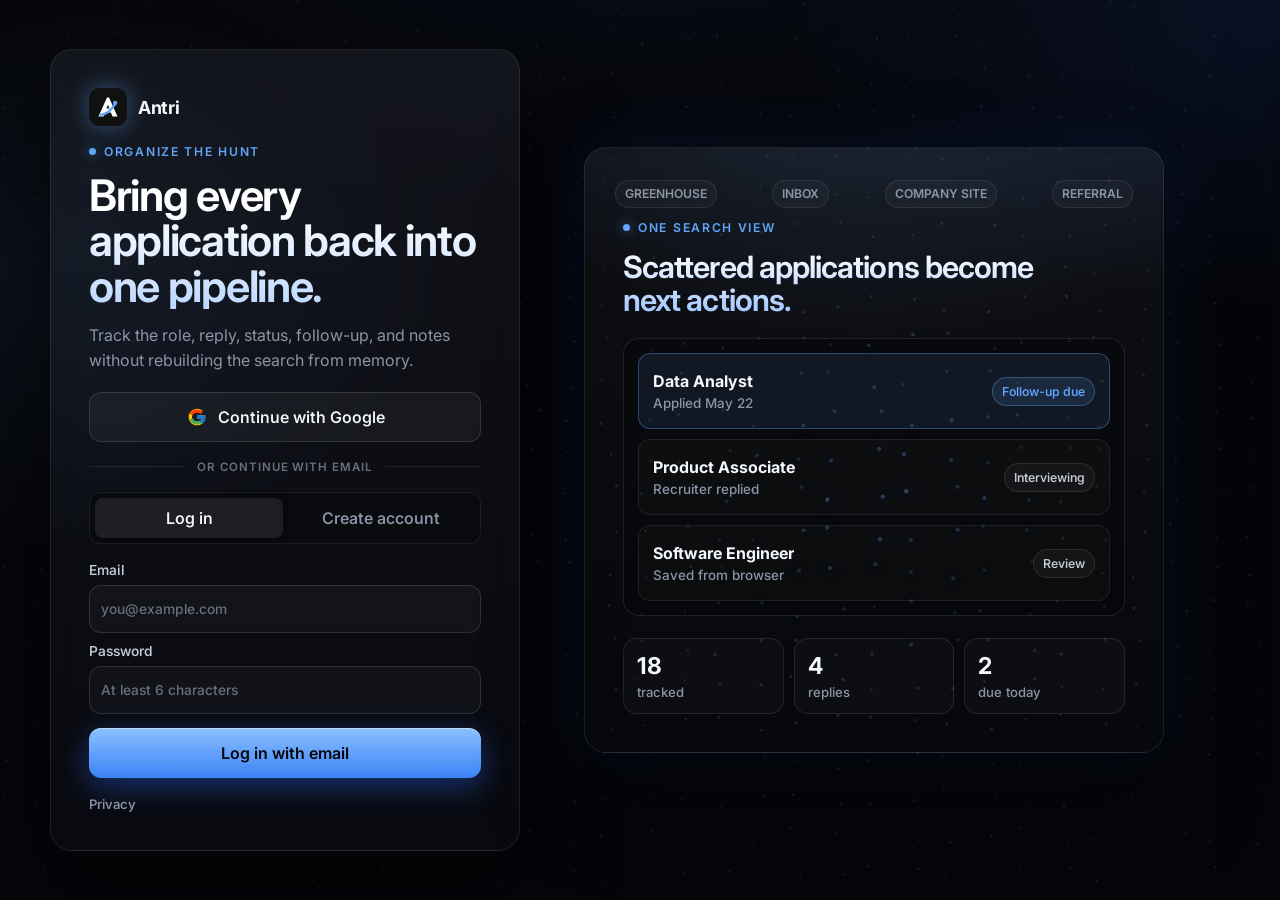
==== commit 4e5f1931: "Revamp app workspace with premium dark theme and animations Apply the same workspace revamp as main " ====
--- a/app.html
+++ b/app.html
@@ -10,6 +10,7 @@
     <link href="https://fonts.googleapis.com/css2?family=Inter:wght@400;500;600;700&display=swap" rel="stylesheet">
     <link rel="stylesheet" href="styles.css">
     <link rel="stylesheet" href="auth.css">
+    <link rel="stylesheet" href="app-theme.css">
   </head>
   <body>
     <section id="authGate" class="auth-shell" aria-label="Antri account access">
@@ -101,6 +102,7 @@
     </section>
 
     <div id="appShell" class="app-shell" hidden>
+      <canvas id="appCanvas" aria-hidden="true"></canvas>
       <aside class="sidebar" aria-label="Workspace navigation">
         <div class="brand">
           <img class="brand-mark" src="assets/antri-mark.svg" alt="" aria-hidden="true">
@@ -112,30 +114,22 @@
 
         <nav class="nav-list" aria-label="Primary">
           <button class="nav-item active" type="button" data-view="pipeline" title="Pipeline">
-            <span aria-hidden="true">#</span>
+            <span aria-hidden="true"><svg viewBox="0 0 24 24" fill="none" stroke="currentColor" stroke-width="2" stroke-linecap="round" stroke-linejoin="round"><rect x="3" y="3" width="7" height="9" rx="1.5"/><rect x="14" y="3" width="7" height="5" rx="1.5"/><rect x="14" y="12" width="7" height="9" rx="1.5"/><rect x="3" y="16" width="7" height="5" rx="1.5"/></svg></span>
             <span>Pipeline</span>
           </button>
           <button class="nav-item" type="button" data-view="followups" title="Follow-ups">
-            <span aria-hidden="true">@</span>
+            <span aria-hidden="true"><svg viewBox="0 0 24 24" fill="none" stroke="currentColor" stroke-width="2" stroke-linecap="round" stroke-linejoin="round"><path d="M10.27 6.6A6 6 0 0 1 18 12v3a4 4 0 0 0 1.34 3H4.66A4 4 0 0 0 6 15v-3a6 6 0 0 1 4.27-5.4Z"/><path d="M10.3 21a2 2 0 0 0 3.4 0"/></svg></span>
             <span>Follow-ups</span>
           </button>
           <button class="nav-item" type="button" data-view="insights" title="Insights">
-            <span aria-hidden="true">~</span>
+            <span aria-hidden="true"><svg viewBox="0 0 24 24" fill="none" stroke="currentColor" stroke-width="2" stroke-linecap="round" stroke-linejoin="round"><path d="M3 3v16a2 2 0 0 0 2 2h16"/><rect x="7" y="11" width="3" height="6" rx="1"/><rect x="13" y="7" width="3" height="10" rx="1"/></svg></span>
             <span>Insights</span>
           </button>
           <button class="nav-item" type="button" data-view="integrations" title="Integrations">
-            <span aria-hidden="true">io</span>
+            <span aria-hidden="true"><svg viewBox="0 0 24 24" fill="none" stroke="currentColor" stroke-width="2" stroke-linecap="round" stroke-linejoin="round"><path d="M9 2v5"/><path d="M15 2v5"/><path d="M6 7h12v4a6 6 0 0 1-12 0Z"/><path d="M12 17v5"/></svg></span>
             <span>Integrations</span>
           </button>
         </nav>
-
-        <div class="sync-box">
-          <div>
-            <strong>Email automation</strong>
-            <span>Prepared for Gmail and Outlook connectors.</span>
-          </div>
-          <span class="sync-state">Planned</span>
-        </div>
 
         <div class="sidebar-footer">
           <a href="privacy.html">Privacy policy</a>
@@ -277,33 +271,41 @@
           <div class="section-head">
             <div>
               <h2>Integrations</h2>
-              <p>Connectors planned for automated application tracking</p>
+              <p>Email connectors to automate your tracking</p>
             </div>
           </div>
           <div class="integration-grid">
             <article class="integration-card">
-              <div class="integration-logo">G</div>
+              <div class="integration-logo" aria-hidden="true">
+                <svg viewBox="0 0 48 48" xmlns="http://www.w3.org/2000/svg">
+                  <path fill="#4caf50" d="M45 16.2l-5 2.75-5 4.75L35 40h7c1.657 0 3-1.343 3-3V16.2z"/>
+                  <path fill="#1e88e5" d="M3 16.2l3.614 1.71L13 23.7V40H6c-1.657 0-3-1.343-3-3V16.2z"/>
+                  <polygon fill="#e53935" points="35,11.2 24,19.45 13,11.2 12,17 13,23.7 24,31.95 35,23.7 36,17"/>
+                  <path fill="#c62828" d="M3 12.298V16.2l10 7.5V11.2L9.876 8.859C9.132 8.301 8.228 8 7.298 8 4.924 8 3 9.924 3 12.298z"/>
+                  <path fill="#fbc02d" d="M45 12.298V16.2l-10 7.5V11.2l3.124-2.341C38.868 8.301 39.772 8 40.702 8 43.076 8 45 9.924 45 12.298z"/>
+                </svg>
+              </div>
               <div>
                 <h3>Gmail</h3>
                 <p>Detect recruiter replies, parse interview invites, and attach email threads to applications.</p>
               </div>
-              <span>OAuth ready</span>
+              <span class="soon">Coming soon</span>
             </article>
             <article class="integration-card">
-              <div class="integration-logo outlook">O</div>
+              <div class="integration-logo" aria-hidden="true">
+                <svg viewBox="0 0 48 48" xmlns="http://www.w3.org/2000/svg">
+                  <path fill="#0a2767" d="M44 24l-9-5v10z"/>
+                  <rect x="25" y="14" width="19" height="20" rx="1.5" fill="#28a8ea"/>
+                  <path fill="#0078d4" d="M25 14h19v3l-9.5 6L25 17z"/>
+                  <rect x="4" y="9" width="24" height="30" rx="3.5" fill="#0364b8"/>
+                  <ellipse cx="16" cy="24" rx="7.4" ry="8.2" fill="none" stroke="#fff" stroke-width="3.4"/>
+                </svg>
+              </div>
               <div>
                 <h3>Outlook</h3>
                 <p>Sync hiring emails, calendar follow-ups, and company contacts from Microsoft accounts.</p>
               </div>
-              <span>OAuth ready</span>
-            </article>
-            <article class="integration-card">
-              <div class="integration-logo api">API</div>
-              <div>
-                <h3>Monetization layer</h3>
-                <p>Subscription-ready architecture for cloud sync, AI parsing, reminders, and team dashboards.</p>
-              </div>
-              <span>Future tier</span>
+              <span class="soon">Coming soon</span>
             </article>
           </div>
         </section>
@@ -444,6 +446,7 @@
     </template>
 
     <script src="auth-visual.js?v=login-revamp-1"></script>
+    <script src="app-visual.js?v=app-revamp-1"></script>
     <script src="auth-config.js?v=draft-login-1"></script>
     <script src="auth-client.js?v=draft-login-1"></script>
     <script src="app.js?v=draft-login-1"></script>
--- a/app-theme.css
+++ b/app-theme.css
@@ -0,0 +1,360 @@
+/* ==========================================================================
+   Antri — premium app workspace theme
+   Loaded AFTER styles.css. Refines the dark theme to match the marketing site
+   and login: depth + glow background, glassy cards with cursor glow, sleek
+   pill buttons, SVG nav icons, and subtle entrance animation. Light mode is
+   left as-is.
+   ========================================================================== */
+
+/* The app uses a single, always-dark premium palette to match the marketing
+   site and login (and so the glassy/gradient styling below is always correct). */
+:root {
+  color-scheme: dark;
+  --ease-app: cubic-bezier(0.22, 1, 0.36, 1);
+  --bg: #05060a;
+  --sidebar-bg: #080a11;
+  --panel: #0e1119;
+  --panel-strong: #141823;
+  --panel-muted: #0b0e15;
+  --ink: #f4f7fb;
+  --muted: #8c95a6;
+  --line: rgba(255, 255, 255, 0.08);
+  --line-strong: rgba(255, 255, 255, 0.15);
+  --primary: #f4f7fb;
+  --primary-ink: #05060a;
+  --accent: #60a5fa;
+  --accent-ink: #04060c;
+  --accent-soft: rgba(96, 165, 250, 0.12);
+  --accent-line: rgba(96, 165, 250, 0.32);
+  --chip-bg: rgba(255, 255, 255, 0.06);
+  --chip-ink: #c4ccd8;
+  --chip-strong-bg: rgba(96, 165, 250, 0.14);
+  --chip-strong-ink: #93c5fd;
+  --danger-bg: #1a1414;
+  --danger-ink: #fca5a5;
+  --shadow: 0 30px 80px rgba(0, 0, 0, 0.55);
+}
+
+/* ---- ambient background + canvas (app-visual.js) ---- */
+.app-shell {
+  position: relative;
+  background:
+    radial-gradient(1100px 640px at 78% -220px, #0a0d18, transparent 70%),
+    radial-gradient(820px 520px at 100% 0%, rgba(37, 99, 235, 0.10), transparent 60%),
+    radial-gradient(760px 520px at 0% 22%, rgba(96, 165, 250, 0.06), transparent 55%),
+    var(--bg);
+}
+#appCanvas {
+  position: fixed;
+  inset: 0;
+  width: 100%;
+  height: 100%;
+  z-index: 0;
+  pointer-events: none;
+}
+.app-shell > .sidebar,
+.app-shell > .workspace {
+  position: relative;
+  z-index: 1;
+}
+
+/* ---- font weights: Inter is loaded, dial back the heavy 800/900 ---- */
+.nav-item,
+.account-action,
+.sidebar-footer a,
+.auth-privacy-link,
+.metric span,
+.bar-row { font-weight: 500; }
+.status-pill, .priority-pill, .job-meta span, .integration-card > span { font-weight: 600 !important; }
+
+/* --------------------------------------------------------- sidebar */
+.sidebar {
+  gap: 24px;
+  background:
+    linear-gradient(180deg, rgba(255, 255, 255, 0.02), transparent 40%),
+    var(--sidebar-bg);
+  border-right: 1px solid var(--line);
+}
+.brand-mark {
+  border: 0;
+  filter: drop-shadow(0 0 12px rgba(96, 165, 250, 0.4));
+  box-shadow: none;
+}
+.brand strong { letter-spacing: -0.02em; }
+
+.nav-item {
+  position: relative;
+  border-radius: 12px;
+  transition: color 0.2s var(--ease-app), background 0.2s var(--ease-app),
+    border-color 0.2s var(--ease-app);
+}
+.nav-item span:first-child {
+  display: grid;
+  place-items: center;
+  width: 22px; height: 22px;
+  color: var(--muted);
+  transition: color 0.2s var(--ease-app), transform 0.2s var(--ease-app);
+}
+.nav-item span:first-child svg { width: 19px; height: 19px; }
+.nav-item:hover {
+  background: rgba(255, 255, 255, 0.04);
+  border-color: var(--line);
+  color: var(--ink);
+}
+.nav-item:hover span:first-child { color: var(--ink); transform: translateX(1px); }
+.nav-item.active {
+  background: var(--accent-soft);
+  border-color: var(--accent-line);
+  color: var(--ink);
+}
+.nav-item.active span:first-child {
+  color: var(--accent);
+  filter: drop-shadow(0 0 6px rgba(96, 165, 250, 0.5));
+}
+
+.sidebar-footer { margin-top: auto; }
+.sidebar-footer a { font-weight: 500; }
+
+/* --------------------------------------------------------- buttons (sleek pills) */
+.primary-button,
+.ghost-button,
+.danger-button,
+.icon-button,
+.account-trigger,
+.account-action,
+.oauth-button {
+  border-radius: 999px;
+  transition: transform 0.2s var(--ease-app), background 0.2s var(--ease-app),
+    border-color 0.2s var(--ease-app), box-shadow 0.25s var(--ease-app), color 0.2s var(--ease-app);
+}
+.account-action { border-radius: 10px; }
+
+.primary-button {
+  border: 0;
+  padding: 10px 18px;
+  color: #04060c;
+  font-weight: 600;
+  background: linear-gradient(180deg, #8cc0ff, #3b82f6);
+  box-shadow: 0 8px 26px rgba(37, 99, 235, 0.4), inset 0 1px 0 rgba(255, 255, 255, 0.4);
+}
+.primary-button:hover {
+  transform: translateY(-2px);
+  color: #04060c;
+  background: linear-gradient(180deg, #9ecaff, #4a8cf7);
+  box-shadow: 0 14px 40px rgba(37, 99, 235, 0.55), inset 0 1px 0 rgba(255, 255, 255, 0.5);
+}
+
+.ghost-button {
+  padding: 9px 16px;
+  border-color: var(--line);
+  background: rgba(255, 255, 255, 0.04);
+  color: var(--ink);
+  font-weight: 540;
+}
+.ghost-button:hover {
+  transform: translateY(-2px);
+  border-color: var(--line-strong);
+  background: rgba(255, 255, 255, 0.08);
+}
+.ghost-button.small { padding: 7px 13px; }
+
+.danger-button {
+  border-color: var(--line);
+  background: rgba(255, 255, 255, 0.03);
+  color: var(--muted);
+  font-weight: 540;
+}
+.danger-button:hover {
+  border-color: rgba(248, 113, 113, 0.45);
+  background: rgba(248, 113, 113, 0.12);
+  color: #fca5a5;
+}
+
+/* --------------------------------------------------------- topbar / account */
+.account-trigger {
+  border-color: var(--line);
+  background: rgba(255, 255, 255, 0.04);
+}
+.account-trigger:hover,
+.account-trigger[aria-expanded="true"] {
+  border-color: var(--accent-line);
+  background: var(--accent-soft);
+  transform: translateY(-1px);
+}
+.account-dropdown {
+  border-radius: 16px;
+  background: var(--panel-strong);
+  box-shadow: var(--shadow);
+}
+.account-action {
+  border-color: var(--line);
+  background: rgba(255, 255, 255, 0.03);
+}
+
+/* --------------------------------------------------------- glassy cards + cursor glow */
+.metric,
+.job-card,
+.integration-card,
+.chart-panel,
+.timeline-item {
+  position: relative;
+  overflow: hidden;
+  border-radius: 16px;
+  border-color: var(--line);
+  background: linear-gradient(180deg, rgba(255, 255, 255, 0.03), rgba(255, 255, 255, 0.012));
+  transition: transform 0.3s var(--ease-app), border-color 0.3s var(--ease-app), box-shadow 0.3s var(--ease-app);
+}
+.metric::before,
+.job-card::before,
+.integration-card::before,
+.chart-panel::before {
+  content: "";
+  position: absolute;
+  inset: 0;
+  border-radius: inherit;
+  background: radial-gradient(360px 180px at var(--mx, 50%) var(--my, -20%), var(--accent-soft), transparent 60%);
+  opacity: 0;
+  transition: opacity 0.35s var(--ease-app);
+  pointer-events: none;
+}
+.metric:hover,
+.job-card:hover,
+.integration-card:hover,
+.chart-panel:hover {
+  transform: translateY(-3px);
+  border-color: var(--line-strong);
+  box-shadow: 0 24px 60px rgba(0, 0, 0, 0.4);
+}
+.metric:hover::before,
+.job-card:hover::before,
+.integration-card:hover::before,
+.chart-panel:hover::before { opacity: 1; }
+.metric > *, .job-card > *, .integration-card > *, .chart-panel > * { position: relative; z-index: 1; }
+
+/* metric numbers as gradient text */
+.metric strong {
+  font-size: 2.1rem;
+  font-weight: 680;
+  letter-spacing: -0.03em;
+  background: linear-gradient(180deg, #ffffff, #9ec5ff);
+  -webkit-background-clip: text;
+  background-clip: text;
+  color: transparent;
+}
+.metric.accent {
+  border-color: var(--accent-line);
+  background:
+    radial-gradient(300px 160px at 50% -20%, rgba(96, 165, 250, 0.16), transparent 60%),
+    linear-gradient(180deg, rgba(96, 165, 250, 0.06), rgba(96, 165, 250, 0.02));
+}
+.metric.accent strong {
+  background: linear-gradient(180deg, #bfe0ff, #60a5fa);
+  -webkit-background-clip: text;
+  background-clip: text;
+  color: transparent;
+}
+
+/* --------------------------------------------------------- controls */
+.search-field,
+select,
+input,
+textarea {
+  border-radius: 12px;
+  border-color: var(--line);
+  background: rgba(255, 255, 255, 0.03);
+  transition: border-color 0.2s var(--ease-app), box-shadow 0.2s var(--ease-app);
+}
+.search-field:focus-within,
+select:focus-visible,
+input:focus-visible,
+textarea:focus-visible {
+  outline: none;
+  border-color: rgba(96, 165, 250, 0.6);
+  box-shadow: 0 0 0 3px rgba(96, 165, 250, 0.16);
+}
+
+/* --------------------------------------------------------- section heads + job meta */
+.section-head h2 { letter-spacing: -0.02em; }
+.job-card { gap: 14px; padding: 20px; }
+.job-link {
+  color: var(--accent);
+  font-weight: 560;
+  text-decoration: none;
+}
+.job-link:hover { text-decoration: underline; }
+
+/* --------------------------------------------------------- integrations */
+.integration-grid {
+  grid-template-columns: repeat(2, minmax(0, 1fr));
+  max-width: 820px;
+}
+.integration-card {
+  grid-template-columns: 56px minmax(0, 1fr);
+  gap: 16px;
+  padding: 22px;
+}
+.integration-card h3 { font-size: 1.1rem; }
+.integration-logo {
+  width: 56px; height: 56px;
+  border-radius: 15px;
+  background: #ffffff;
+  box-shadow: 0 6px 18px rgba(0, 0, 0, 0.35), inset 0 0 0 1px rgba(0, 0, 0, 0.04);
+}
+.integration-logo svg { width: 34px; height: 34px; }
+.integration-card > span.soon {
+  grid-column: 2;
+  gap: 7px;
+  align-items: center;
+  display: inline-flex;
+  background: rgba(96, 165, 250, 0.12);
+  color: var(--accent);
+  border: 1px solid var(--accent-line);
+}
+.integration-card > span.soon::before {
+  content: "";
+  width: 6px; height: 6px;
+  border-radius: 50%;
+  background: var(--accent);
+  box-shadow: 0 0 8px var(--accent);
+  animation: soonPulse 2s var(--ease-app) infinite;
+}
+@keyframes soonPulse {
+  0%, 100% { opacity: 1; transform: scale(1); }
+  50% { opacity: 0.4; transform: scale(0.7); }
+}
+
+/* --------------------------------------------------------- insights bars */
+.bar-fill {
+  background: linear-gradient(90deg, #3b82f6, #60a5fa);
+  box-shadow: 0 0 10px rgba(96, 165, 250, 0.4);
+  transition: width 0.6s var(--ease-app);
+}
+
+/* --------------------------------------------------------- drawer */
+.drawer {
+  border-radius: 22px 0 0 22px;
+}
+.drawer, .account-dropdown { border-color: var(--line); }
+
+/* --------------------------------------------------------- entrance animations */
+@keyframes appFadeUp {
+  from { opacity: 0; transform: translateY(16px); }
+  to { opacity: 1; transform: none; }
+}
+@keyframes appFade {
+  from { opacity: 0; transform: translateY(8px); }
+  to { opacity: 1; transform: none; }
+}
+.metric-grid .metric { animation: appFadeUp 0.6s var(--ease-app) both; }
+.metric-grid .metric:nth-child(2) { animation-delay: 0.07s; }
+.metric-grid .metric:nth-child(3) { animation-delay: 0.14s; }
+.metric-grid .metric:nth-child(4) { animation-delay: 0.21s; }
+.integration-grid .integration-card { animation: appFadeUp 0.6s var(--ease-app) both; }
+.integration-grid .integration-card:nth-child(2) { animation-delay: 0.08s; }
+.chart-panel { animation: appFadeUp 0.55s var(--ease-app) both; }
+.job-card { animation: appFade 0.35s var(--ease-app) both; }
+
+@media (prefers-reduced-motion: reduce) {
+  .metric, .integration-card, .chart-panel, .job-card { animation: none !important; }
+  .integration-card > span.soon::before { animation: none; }
+}
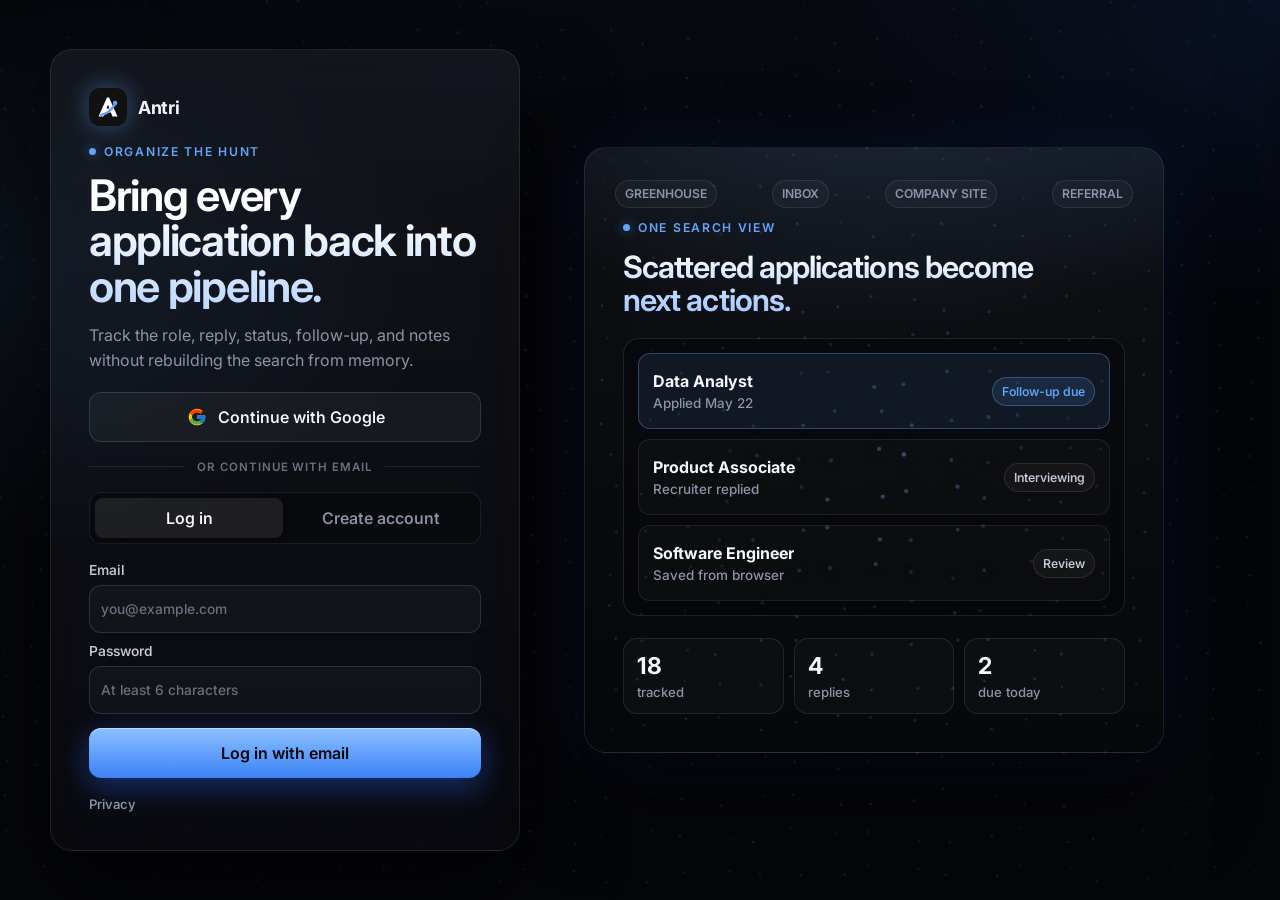
==== commit 75dee24c: "Add free-tier cap + paywall UI (Phase 1) Same as main, with the app markup applied to app.html (subs" ====
--- a/app.html
+++ b/app.html
@@ -149,6 +149,7 @@
               <span aria-hidden="true">+</span>
               Add job
             </button>
+            <button class="plan-pill" id="planPill" type="button" hidden></button>
             <div class="account-menu" id="accountMenu">
               <button
                 class="account-trigger"
@@ -167,6 +168,8 @@
                   <span>Signed in as</span>
                   <strong id="accountEmail"></strong>
                 </div>
+                <div class="account-plan" id="accountPlan"></div>
+                <button class="account-action plan-action" type="button" id="planActionButton" role="menuitem" hidden></button>
                 <a class="account-action" href="privacy.html" role="menuitem">Privacy policy</a>
                 <button class="account-action" type="button" id="signOutButton" role="menuitem">Sign out</button>
               </div>
@@ -327,7 +330,7 @@
 
         <input type="hidden" id="jobId">
 
-        <section class="smart-add" aria-label="Smart add">
+        <section class="smart-add" id="smartAdd" aria-label="Smart add">
           <div class="smart-add-head">
             <div>
               <p class="smart-kicker">Smart Add</p>
@@ -348,6 +351,17 @@
             <button class="ghost-button" type="button" id="extractTextButton">Extract from text</button>
             <button class="ghost-button" type="button" id="clearSmartButton">Clear</button>
             <button class="primary-button" type="button" id="extractUrlButton">Extract from link</button>
+          </div>
+          <div class="smart-lock" id="smartLock" hidden>
+            <div class="smart-lock-inner">
+              <span class="lock-badge">
+                <svg viewBox="0 0 24 24" fill="none" stroke="currentColor" stroke-width="2" stroke-linecap="round" stroke-linejoin="round"><rect x="4" y="11" width="16" height="10" rx="2"/><path d="M8 11V7a4 4 0 0 1 8 0v4"/></svg>
+                Pro feature
+              </span>
+              <strong>Turn any job link into a filled draft</strong>
+              <p>Smart Add and the browser extension are part of Antri Pro.</p>
+              <button class="primary-button" type="button" id="smartLockUpgrade">Upgrade to Pro</button>
+            </div>
           </div>
         </section>
 
@@ -423,6 +437,26 @@
         </div>
       </form>
     </aside>
+
+    <div id="upgradeBackdrop" class="upgrade-backdrop" hidden></div>
+    <div id="upgradeModal" class="upgrade-modal" role="dialog" aria-modal="true" aria-labelledby="upgradeTitle" aria-hidden="true" hidden>
+      <button class="upgrade-close" type="button" id="upgradeClose" aria-label="Close">
+        <svg viewBox="0 0 24 24" fill="none" stroke="currentColor" stroke-width="2" stroke-linecap="round" stroke-linejoin="round"><path d="M18 6 6 18"/><path d="m6 6 12 12"/></svg>
+      </button>
+      <span class="eyebrow">Antri Pro</span>
+      <h2 id="upgradeTitle">Unlock unlimited tracking</h2>
+      <p id="upgradeReason" class="upgrade-reason">Go beyond the free plan with automation and unlimited applications.</p>
+      <div class="upgrade-price"><span class="amt">$9.99</span><span class="per">/ month</span></div>
+      <ul class="upgrade-feats">
+        <li><svg viewBox="0 0 24 24" fill="none" stroke="currentColor" stroke-width="3" stroke-linecap="round" stroke-linejoin="round"><path d="M20 6 9 17l-5-5"/></svg> Unlimited applications (Free is capped at 50)</li>
+        <li><svg viewBox="0 0 24 24" fill="none" stroke="currentColor" stroke-width="3" stroke-linecap="round" stroke-linejoin="round"><path d="M20 6 9 17l-5-5"/></svg> Smart Add — paste a link, get a filled draft</li>
+        <li><svg viewBox="0 0 24 24" fill="none" stroke="currentColor" stroke-width="3" stroke-linecap="round" stroke-linejoin="round"><path d="M20 6 9 17l-5-5"/></svg> The browser extension</li>
+        <li><svg viewBox="0 0 24 24" fill="none" stroke="currentColor" stroke-width="3" stroke-linecap="round" stroke-linejoin="round"><path d="M20 6 9 17l-5-5"/></svg> Cancel anytime</li>
+      </ul>
+      <button class="primary-button" type="button" id="upgradeCheckout">Upgrade to Pro</button>
+      <output id="upgradeStatus" class="upgrade-status" aria-live="polite"></output>
+      <p class="upgrade-fine">Secure checkout and billing handled by Stripe.</p>
+    </div>
 
     <template id="jobCardTemplate">
       <article class="job-card">
--- a/app-theme.css
+++ b/app-theme.css
@@ -273,6 +273,14 @@
   box-shadow: 0 0 0 3px rgba(96, 165, 250, 0.16);
 }
 
+/* native dropdown list — force a solid dark popup so options stay legible
+   (the select's translucent-white background bleeds into the option list) */
+select option,
+select optgroup {
+  background-color: #11141d;
+  color: #f4f7fb;
+}
+
 /* --------------------------------------------------------- section heads + job meta */
 .section-head h2 { letter-spacing: -0.02em; }
 .job-card { gap: 14px; padding: 20px; }
@@ -358,3 +366,159 @@
   .metric, .integration-card, .chart-panel, .job-card { animation: none !important; }
   .integration-card > span.soon::before { animation: none; }
 }
+
+/* --------------------------------------------------------- paywall: plan pill */
+.plan-pill {
+  display: inline-flex;
+  align-items: center;
+  gap: 6px;
+  min-height: 40px;
+  padding: 7px 14px;
+  border-radius: 999px;
+  border: 1px solid var(--line);
+  background: rgba(255, 255, 255, 0.04);
+  color: var(--muted);
+  font-weight: 560;
+  font-size: 0.85rem;
+  font-variant-numeric: tabular-nums;
+  transition: transform 0.2s var(--ease-app), color 0.2s var(--ease-app),
+    border-color 0.2s var(--ease-app), background 0.2s var(--ease-app);
+}
+.plan-pill:hover { color: var(--ink); border-color: var(--line-strong); transform: translateY(-1px); }
+.plan-pill[data-plan="full"] {
+  color: #fcd34d;
+  border-color: rgba(251, 191, 36, 0.35);
+  background: rgba(251, 191, 36, 0.1);
+}
+.plan-pill[data-plan="pro"] {
+  color: var(--accent-ink);
+  border-color: transparent;
+  background: linear-gradient(180deg, #8cc0ff, #3b82f6);
+  box-shadow: 0 6px 20px rgba(37, 99, 235, 0.4);
+  cursor: default;
+}
+.plan-pill[data-plan="pro"]::before { content: "★"; font-size: 0.8em; }
+
+/* plan block + action in the account menu */
+.account-plan {
+  display: flex;
+  flex-direction: column;
+  gap: 3px;
+  padding: 9px 11px;
+  border-radius: 8px;
+  background: rgba(255, 255, 255, 0.03);
+  font-size: 0.82rem;
+  color: var(--muted);
+}
+.account-plan:empty { display: none; }
+.plan-tag {
+  align-self: flex-start;
+  font-size: 0.68rem;
+  font-weight: 650;
+  letter-spacing: 0.08em;
+  text-transform: uppercase;
+  color: #8c95a6;
+}
+.plan-tag.pro { color: var(--accent); }
+.account-action.plan-action {
+  justify-content: center;
+  border-color: var(--accent-line);
+  background: var(--accent-soft);
+  color: var(--accent);
+  font-weight: 600;
+}
+.account-action.plan-action:hover { background: rgba(96, 165, 250, 0.18); border-color: var(--accent-line); }
+
+/* --------------------------------------------------------- Smart Add lock */
+.smart-add { position: relative; overflow: hidden; }
+.smart-lock {
+  position: absolute;
+  inset: 0;
+  z-index: 3;
+  display: grid;
+  place-items: center;
+  padding: 22px;
+  border-radius: inherit;
+  background: rgba(8, 10, 16, 0.74);
+  backdrop-filter: blur(4px);
+  -webkit-backdrop-filter: blur(4px);
+}
+.smart-lock-inner { display: grid; gap: 10px; justify-items: center; max-width: 340px; text-align: center; }
+.smart-lock-inner strong { font-size: 1.05rem; }
+.smart-lock-inner p { color: var(--muted); font-size: 0.9rem; }
+.smart-lock-inner .primary-button { margin-top: 4px; }
+.lock-badge {
+  display: inline-flex;
+  align-items: center;
+  gap: 6px;
+  padding: 5px 11px;
+  border-radius: 999px;
+  border: 1px solid var(--accent-line);
+  background: var(--accent-soft);
+  color: var(--accent);
+  font-size: 0.74rem;
+  font-weight: 650;
+}
+.lock-badge svg { width: 14px; height: 14px; }
+
+/* --------------------------------------------------------- upgrade modal */
+.upgrade-backdrop {
+  position: fixed;
+  inset: 0;
+  z-index: 40;
+  background: rgba(3, 5, 10, 0.7);
+  backdrop-filter: blur(6px);
+  -webkit-backdrop-filter: blur(6px);
+}
+.upgrade-modal {
+  position: fixed;
+  z-index: 41;
+  top: 50%; left: 50%;
+  transform: translate(-50%, -50%);
+  width: min(420px, calc(100vw - 32px));
+  max-height: calc(100vh - 40px);
+  overflow: auto;
+  padding: 34px;
+  border: 1px solid var(--line-strong);
+  border-radius: 22px;
+  background:
+    radial-gradient(520px 280px at 50% -10%, rgba(37, 99, 235, 0.22), transparent 60%),
+    var(--panel-strong);
+  box-shadow: 0 40px 90px rgba(0, 0, 0, 0.6);
+  animation: upgradeIn 0.3s var(--ease-app) both;
+}
+@keyframes upgradeIn {
+  from { opacity: 0; transform: translate(-50%, -46%) scale(0.97); }
+  to { opacity: 1; transform: translate(-50%, -50%) scale(1); }
+}
+.upgrade-modal .eyebrow {
+  display: inline-flex; align-items: center; gap: 8px;
+  margin: 0 0 10px; color: var(--accent);
+  font-size: 0.76rem; font-weight: 600; letter-spacing: 0.14em;
+}
+.upgrade-modal h2 { font-size: 1.55rem; letter-spacing: -0.02em; }
+.upgrade-reason { margin-top: 10px; color: var(--muted); font-size: 0.95rem; line-height: 1.5; }
+.upgrade-price { display: flex; align-items: baseline; gap: 7px; margin: 20px 0 2px; }
+.upgrade-price .amt { font-size: 2.5rem; font-weight: 700; letter-spacing: -0.03em; }
+.upgrade-price .per { color: var(--muted); }
+.upgrade-feats { list-style: none; margin: 18px 0 0; padding: 0; display: grid; gap: 11px; }
+.upgrade-feats li { display: flex; gap: 10px; align-items: flex-start; font-size: 0.92rem; color: #c4ccd8; }
+.upgrade-feats svg { width: 16px; height: 16px; color: var(--accent); flex: none; margin-top: 2px; }
+.upgrade-modal .primary-button { width: 100%; margin-top: 22px; }
+.upgrade-status { display: block; min-height: 1.2em; margin-top: 10px; text-align: center; color: var(--accent); font-size: 0.85rem; }
+.upgrade-status:empty { display: none; }
+.upgrade-fine { margin-top: 12px; text-align: center; color: #69707e; font-size: 0.78rem; }
+.upgrade-close {
+  position: absolute; top: 16px; right: 16px;
+  width: 34px; height: 34px;
+  display: grid; place-items: center;
+  border: 1px solid var(--line); border-radius: 10px;
+  background: rgba(255, 255, 255, 0.04); color: var(--muted);
+  transition: color 0.2s var(--ease-app), border-color 0.2s var(--ease-app);
+}
+.upgrade-close:hover { color: var(--ink); border-color: var(--line-strong); }
+.upgrade-close svg { width: 16px; height: 16px; }
+
+@media (prefers-reduced-motion: reduce) {
+  .upgrade-modal { animation: none; }
+}
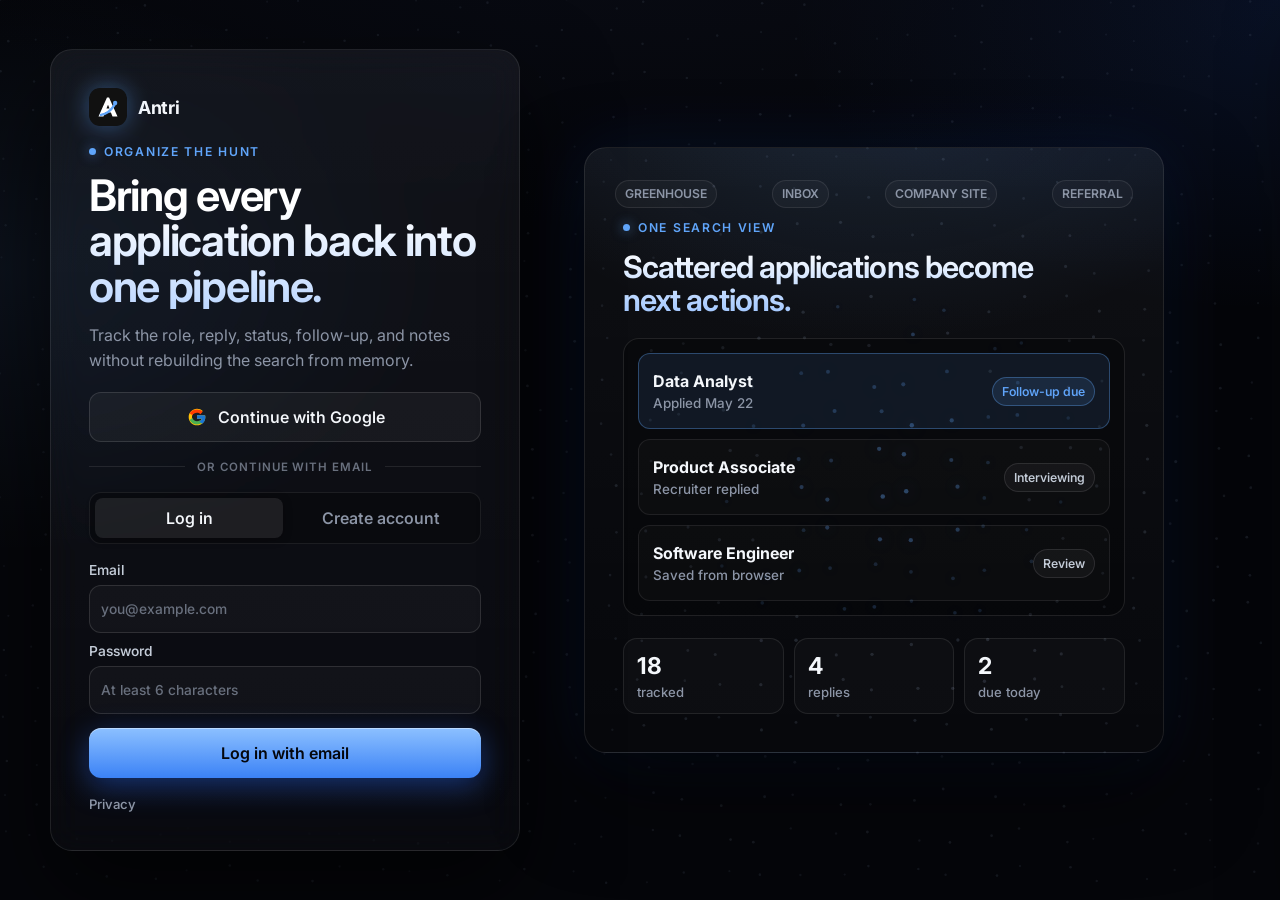
==== commit 60b718f5: "Add 3-day free trial to Antri Pro checkout Same trial change applied to app.html (3-day trial, then " ====
--- a/app.html
+++ b/app.html
@@ -447,13 +447,14 @@
       <h2 id="upgradeTitle">Unlock unlimited tracking</h2>
       <p id="upgradeReason" class="upgrade-reason">Go beyond the free plan with automation and unlimited applications.</p>
       <div class="upgrade-price"><span class="amt">$9.99</span><span class="per">/ month</span></div>
+      <p class="upgrade-trial">Start with a <strong>3-day free trial</strong> — then $9.99/month. Cancel anytime.</p>
       <ul class="upgrade-feats">
         <li><svg viewBox="0 0 24 24" fill="none" stroke="currentColor" stroke-width="3" stroke-linecap="round" stroke-linejoin="round"><path d="M20 6 9 17l-5-5"/></svg> Unlimited applications (Free is capped at 50)</li>
         <li><svg viewBox="0 0 24 24" fill="none" stroke="currentColor" stroke-width="3" stroke-linecap="round" stroke-linejoin="round"><path d="M20 6 9 17l-5-5"/></svg> Smart Add — paste a link, get a filled draft</li>
         <li><svg viewBox="0 0 24 24" fill="none" stroke="currentColor" stroke-width="3" stroke-linecap="round" stroke-linejoin="round"><path d="M20 6 9 17l-5-5"/></svg> The browser extension</li>
         <li><svg viewBox="0 0 24 24" fill="none" stroke="currentColor" stroke-width="3" stroke-linecap="round" stroke-linejoin="round"><path d="M20 6 9 17l-5-5"/></svg> Cancel anytime</li>
       </ul>
-      <button class="primary-button" type="button" id="upgradeCheckout">Upgrade to Pro</button>
+      <button class="primary-button" type="button" id="upgradeCheckout">Start 3-day free trial</button>
       <output id="upgradeStatus" class="upgrade-status" aria-live="polite"></output>
       <p class="upgrade-fine">Secure checkout and billing handled by Stripe.</p>
     </div>
--- a/app-theme.css
+++ b/app-theme.css
@@ -501,6 +501,8 @@
 .upgrade-price { display: flex; align-items: baseline; gap: 7px; margin: 20px 0 2px; }
 .upgrade-price .amt { font-size: 2.5rem; font-weight: 700; letter-spacing: -0.03em; }
 .upgrade-price .per { color: var(--muted); }
+.upgrade-trial { margin-top: 8px; color: var(--accent); font-size: 0.86rem; font-weight: 540; }
+.upgrade-trial strong { font-weight: 650; }
 .upgrade-feats { list-style: none; margin: 18px 0 0; padding: 0; display: grid; gap: 11px; }
 .upgrade-feats li { display: flex; gap: 10px; align-items: flex-start; font-size: 0.92rem; color: #c4ccd8; }
 .upgrade-feats svg { width: 16px; height: 16px; color: var(--accent); flex: none; margin-top: 2px; }
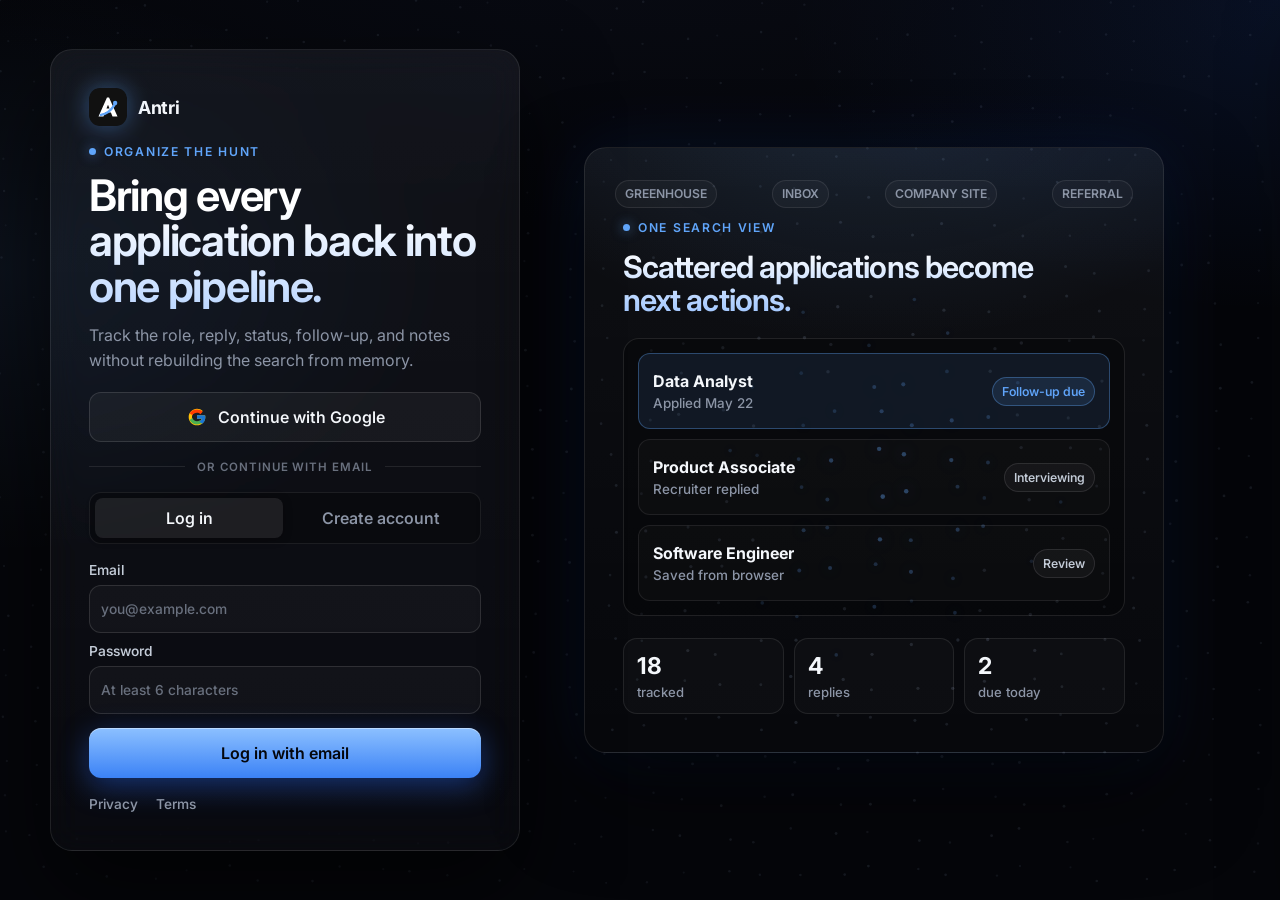
==== commit 626288f0: "Revamp Privacy Policy and add Terms of Service (dark-premium) Legal pages (privacy.css/privacy.html/" ====
--- a/app.html
+++ b/app.html
@@ -55,7 +55,10 @@
           </form>
 
           <output id="authStatus" class="auth-status" aria-live="polite"></output>
-          <a class="auth-privacy-link" href="privacy.html">Privacy</a>
+          <div class="auth-legal-links">
+            <a href="privacy.html">Privacy</a>
+            <a href="terms.html">Terms</a>
+          </div>
         </div>
 
         <section class="auth-preview" aria-label="Application tracking preview">
@@ -171,6 +174,7 @@
                 <div class="account-plan" id="accountPlan"></div>
                 <button class="account-action plan-action" type="button" id="planActionButton" role="menuitem" hidden></button>
                 <a class="account-action" href="privacy.html" role="menuitem">Privacy policy</a>
+                <a class="account-action" href="terms.html" role="menuitem">Terms of service</a>
                 <button class="account-action" type="button" id="signOutButton" role="menuitem">Sign out</button>
               </div>
             </div>
@@ -456,7 +460,7 @@
       </ul>
       <button class="primary-button" type="button" id="upgradeCheckout">Start 3-day free trial</button>
       <output id="upgradeStatus" class="upgrade-status" aria-live="polite"></output>
-      <p class="upgrade-fine">Secure checkout and billing handled by Stripe.</p>
+      <p class="upgrade-fine">Secure checkout via Stripe. By continuing you agree to our <a href="terms.html" target="_blank" rel="noreferrer">Terms</a> &amp; <a href="privacy.html" target="_blank" rel="noreferrer">Privacy Policy</a>.</p>
     </div>
 
     <template id="jobCardTemplate">
--- a/auth.css
+++ b/auth.css
@@ -191,6 +191,9 @@
 }
 #authGate .auth-privacy-link { color: #8c95a6; font-weight: 540; }
 #authGate .auth-privacy-link:hover { color: #60a5fa; }
+#authGate .auth-legal-links { display: flex; gap: 18px; }
+#authGate .auth-legal-links a { color: #8c95a6; font-weight: 540; font-size: 0.85rem; text-decoration: none; }
+#authGate .auth-legal-links a:hover { color: #60a5fa; }
 
 /* --------------------------------------------------------- preview (right) */
 #authGate .auth-preview {
--- a/app-theme.css
+++ b/app-theme.css
@@ -510,6 +510,8 @@
 .upgrade-status { display: block; min-height: 1.2em; margin-top: 10px; text-align: center; color: var(--accent); font-size: 0.85rem; }
 .upgrade-status:empty { display: none; }
 .upgrade-fine { margin-top: 12px; text-align: center; color: #69707e; font-size: 0.78rem; }
+.upgrade-fine a { color: var(--muted); text-decoration: underline; }
+.upgrade-fine a:hover { color: var(--accent); }
 .upgrade-close {
   position: absolute; top: 16px; right: 16px;
   width: 34px; height: 34px;
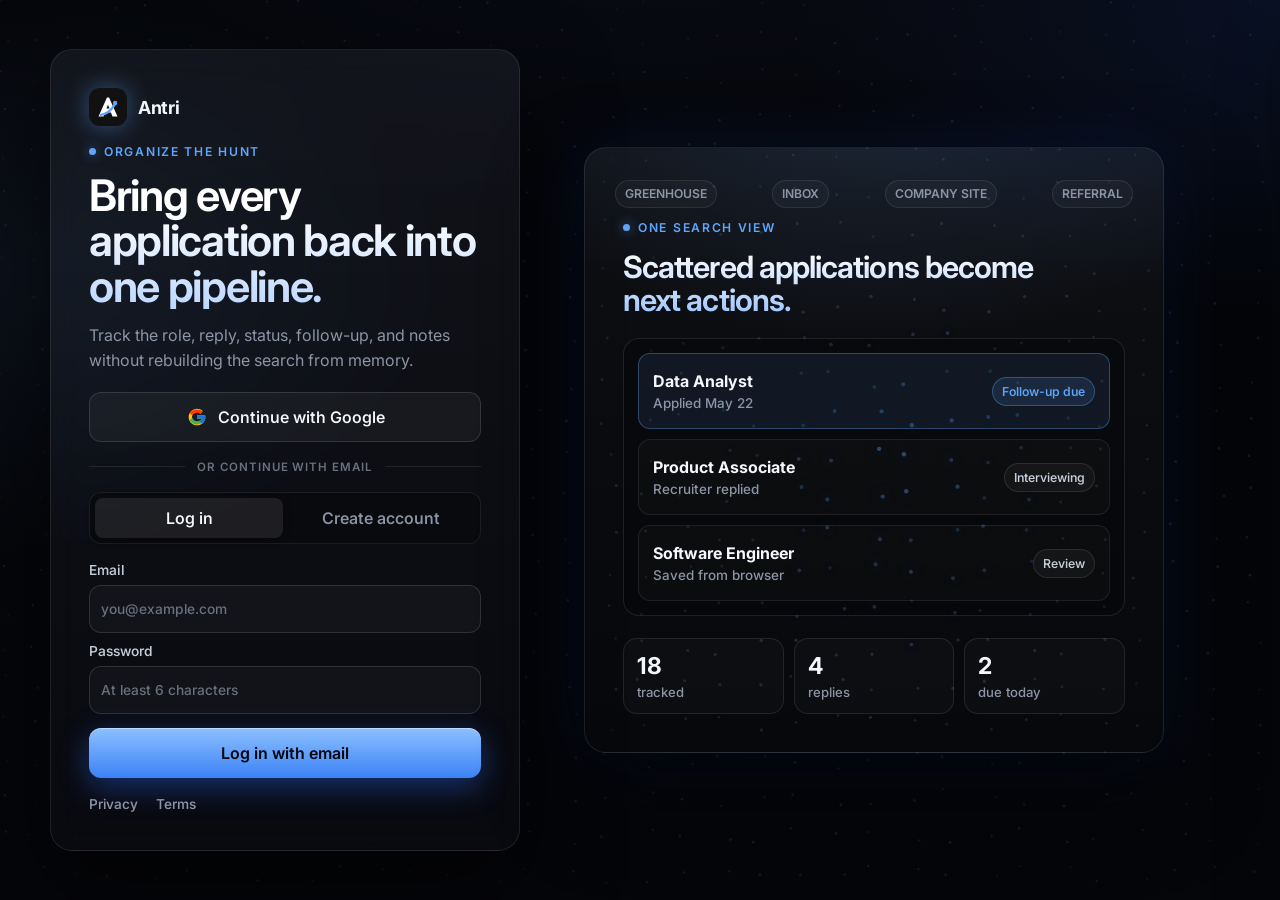
==== commit 6ec18991: "Add functional account deletion Same delete-account endpoint + UI as main, applied to app.html." ====
--- a/app.html
+++ b/app.html
@@ -176,6 +176,7 @@
                 <a class="account-action" href="privacy.html" role="menuitem">Privacy policy</a>
                 <a class="account-action" href="terms.html" role="menuitem">Terms of service</a>
                 <button class="account-action" type="button" id="signOutButton" role="menuitem">Sign out</button>
+                <button class="account-action account-danger" type="button" id="deleteAccountButton" role="menuitem">Delete account</button>
               </div>
             </div>
             <input id="importFile" type="file" accept="application/json" hidden>
@@ -463,6 +464,22 @@
       <p class="upgrade-fine">Secure checkout via Stripe. By continuing you agree to our <a href="terms.html" target="_blank" rel="noreferrer">Terms</a> &amp; <a href="privacy.html" target="_blank" rel="noreferrer">Privacy Policy</a>.</p>
     </div>
 
+    <div id="confirmBackdrop" class="upgrade-backdrop" hidden></div>
+    <div id="deleteModal" class="upgrade-modal danger-modal" role="dialog" aria-modal="true" aria-labelledby="deleteTitle" aria-hidden="true" hidden>
+      <button class="upgrade-close" type="button" id="deleteCancelButton" aria-label="Close">
+        <svg viewBox="0 0 24 24" fill="none" stroke="currentColor" stroke-width="2" stroke-linecap="round" stroke-linejoin="round"><path d="M18 6 6 18"/><path d="m6 6 12 12"/></svg>
+      </button>
+      <span class="eyebrow danger">Delete account</span>
+      <h2 id="deleteTitle">Delete your account?</h2>
+      <p class="upgrade-reason">This permanently deletes <strong>all your applications</strong> and cancels any active subscription. This <strong>cannot be undone</strong>. Consider exporting your data first.</p>
+      <label class="delete-confirm">
+        <span>Type <strong>DELETE</strong> to confirm</span>
+        <input id="deleteConfirmInput" type="text" autocomplete="off" autocapitalize="off" spellcheck="false" placeholder="DELETE">
+      </label>
+      <button class="danger-solid" type="button" id="deleteConfirmButton" disabled>Permanently delete account</button>
+      <output id="deleteStatus" class="upgrade-status" aria-live="polite"></output>
+    </div>
+
     <template id="jobCardTemplate">
       <article class="job-card">
         <div class="job-card-main">
--- a/app-theme.css
+++ b/app-theme.css
@@ -512,6 +512,64 @@
 .upgrade-fine { margin-top: 12px; text-align: center; color: #69707e; font-size: 0.78rem; }
 .upgrade-fine a { color: var(--muted); text-decoration: underline; }
 .upgrade-fine a:hover { color: var(--accent); }
+
+/* --------------------------------------------------------- account deletion */
+.account-action.account-danger {
+  color: #fca5a5;
+  border-color: rgba(248, 113, 113, 0.25);
+  background: rgba(248, 113, 113, 0.06);
+}
+.account-action.account-danger:hover {
+  color: #fecaca;
+  border-color: rgba(248, 113, 113, 0.5);
+  background: rgba(248, 113, 113, 0.14);
+}
+.upgrade-modal.danger-modal {
+  background:
+    radial-gradient(520px 280px at 50% -10%, rgba(248, 113, 113, 0.2), transparent 60%),
+    var(--panel-strong);
+}
+.upgrade-modal .eyebrow.danger { color: #f87171; }
+.delete-confirm {
+  display: grid;
+  gap: 8px;
+  margin-top: 20px;
+  font-size: 0.9rem;
+  color: var(--muted);
+}
+.delete-confirm strong { color: var(--ink); }
+.delete-confirm input {
+  min-height: 46px;
+  padding: 11px 14px;
+  border: 1px solid var(--line);
+  border-radius: 12px;
+  background: rgba(255, 255, 255, 0.03);
+  color: var(--ink);
+  font-weight: 600;
+  letter-spacing: 0.08em;
+  transition: border-color 0.2s var(--ease-app), box-shadow 0.2s var(--ease-app);
+}
+.delete-confirm input:focus-visible {
+  outline: none;
+  border-color: rgba(248, 113, 113, 0.6);
+  box-shadow: 0 0 0 3px rgba(248, 113, 113, 0.18);
+}
+.danger-solid {
+  width: 100%;
+  margin-top: 18px;
+  min-height: 48px;
+  border: 0;
+  border-radius: 12px;
+  color: #fff;
+  font: inherit;
+  font-weight: 600;
+  cursor: pointer;
+  background: linear-gradient(180deg, #f87171, #dc2626);
+  box-shadow: 0 8px 26px rgba(220, 38, 38, 0.4);
+  transition: transform 0.2s var(--ease-app), box-shadow 0.25s var(--ease-app), opacity 0.2s var(--ease-app);
+}
+.danger-solid:hover:not(:disabled) { transform: translateY(-1px); box-shadow: 0 12px 34px rgba(220, 38, 38, 0.55); }
+.danger-solid:disabled { opacity: 0.5; cursor: not-allowed; }
 .upgrade-close {
   position: absolute; top: 16px; right: 16px;
   width: 34px; height: 34px;
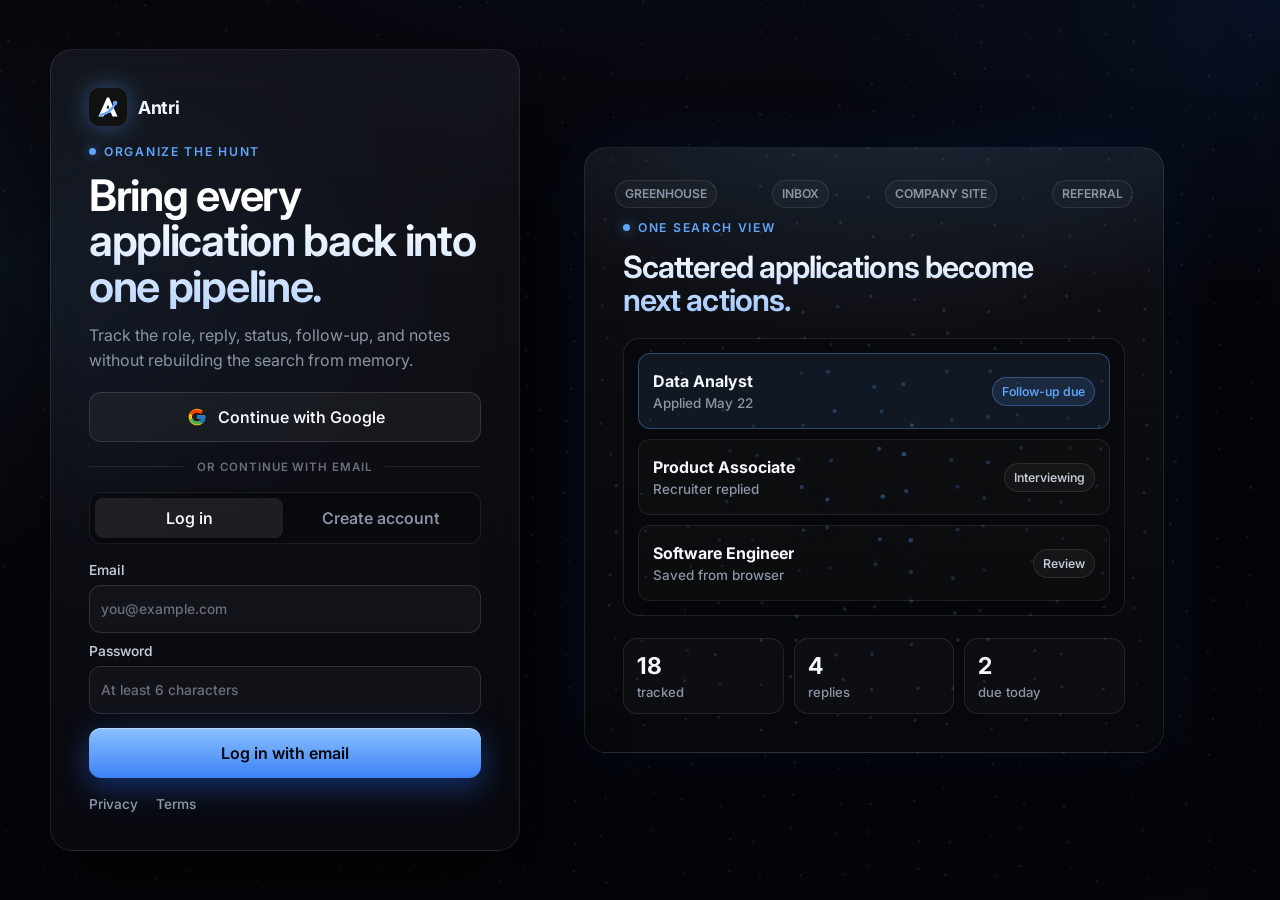
==== commit 5c4a890f: "Add kanban board view with drag-and-drop status changes Same board view + drag-to-update applied to " ====
--- a/app.html
+++ b/app.html
@@ -119,6 +119,10 @@
           <button class="nav-item active" type="button" data-view="pipeline" title="Pipeline">
             <span aria-hidden="true"><svg viewBox="0 0 24 24" fill="none" stroke="currentColor" stroke-width="2" stroke-linecap="round" stroke-linejoin="round"><rect x="3" y="3" width="7" height="9" rx="1.5"/><rect x="14" y="3" width="7" height="5" rx="1.5"/><rect x="14" y="12" width="7" height="9" rx="1.5"/><rect x="3" y="16" width="7" height="5" rx="1.5"/></svg></span>
             <span>Pipeline</span>
+          </button>
+          <button class="nav-item" type="button" data-view="board" title="Board">
+            <span aria-hidden="true"><svg viewBox="0 0 24 24" fill="none" stroke="currentColor" stroke-width="2" stroke-linecap="round" stroke-linejoin="round"><rect x="3" y="4" width="5" height="16" rx="1.5"/><rect x="10" y="4" width="5" height="10" rx="1.5"/><rect x="17" y="4" width="5" height="13" rx="1.5"/></svg></span>
+            <span>Board</span>
           </button>
           <button class="nav-item" type="button" data-view="followups" title="Follow-ups">
             <span aria-hidden="true"><svg viewBox="0 0 24 24" fill="none" stroke="currentColor" stroke-width="2" stroke-linecap="round" stroke-linejoin="round"><path d="M10.27 6.6A6 6 0 0 1 18 12v3a4 4 0 0 0 1.34 3H4.66A4 4 0 0 0 6 15v-3a6 6 0 0 1 4.27-5.4Z"/><path d="M10.3 21a2 2 0 0 0 3.4 0"/></svg></span>
@@ -246,6 +250,16 @@
           </div>
         </section>
 
+        <section id="boardView" class="view" aria-label="Board">
+          <div class="section-head">
+            <div>
+              <h2>Board</h2>
+              <p>Drag a card between columns to update its status</p>
+            </div>
+          </div>
+          <div id="kanban" class="kanban"></div>
+        </section>
+
         <section id="followupsView" class="view" aria-label="Follow-ups">
           <div class="section-head">
             <div>
--- a/app-theme.css
+++ b/app-theme.css
@@ -570,6 +570,79 @@
 }
 .danger-solid:hover:not(:disabled) { transform: translateY(-1px); box-shadow: 0 12px 34px rgba(220, 38, 38, 0.55); }
 .danger-solid:disabled { opacity: 0.5; cursor: not-allowed; }
+
+/* --------------------------------------------------------- kanban board */
+.kanban {
+  display: flex;
+  gap: 14px;
+  overflow-x: auto;
+  padding-bottom: 14px;
+  scroll-snap-type: x proximity;
+}
+.kanban-col {
+  flex: 0 0 266px;
+  min-width: 266px;
+  display: flex;
+  flex-direction: column;
+  scroll-snap-align: start;
+  border: 1px solid var(--line);
+  border-radius: 16px;
+  background: rgba(255, 255, 255, 0.018);
+  transition: border-color 0.2s var(--ease-app), background 0.2s var(--ease-app);
+}
+.kanban-col.drop-target {
+  border-color: var(--accent-line);
+  background: var(--accent-soft);
+}
+.kanban-col-head {
+  display: flex;
+  align-items: center;
+  justify-content: space-between;
+  gap: 8px;
+  padding: 14px 16px;
+  border-bottom: 1px solid var(--line);
+  position: sticky;
+  top: 0;
+}
+.kanban-col-title { font-weight: 600; font-size: 0.92rem; letter-spacing: -0.01em; }
+.kanban-col-count {
+  min-width: 24px;
+  text-align: center;
+  padding: 2px 8px;
+  border-radius: 999px;
+  background: rgba(255, 255, 255, 0.06);
+  color: var(--muted);
+  font-size: 0.78rem;
+  font-weight: 600;
+  font-variant-numeric: tabular-nums;
+}
+.kanban-cards {
+  display: flex;
+  flex-direction: column;
+  gap: 10px;
+  padding: 12px;
+  min-height: 110px;
+  flex: 1;
+}
+.kanban-card {
+  border: 1px solid var(--line);
+  border-radius: 12px;
+  background: linear-gradient(180deg, rgba(255, 255, 255, 0.04), rgba(255, 255, 255, 0.015));
+  padding: 13px 14px;
+  cursor: grab;
+  transition: transform 0.15s var(--ease-app), border-color 0.2s var(--ease-app), box-shadow 0.2s var(--ease-app);
+}
+.kanban-card:hover { border-color: var(--line-strong); box-shadow: 0 10px 26px rgba(0, 0, 0, 0.35); }
+.kanban-card:active { cursor: grabbing; }
+.kanban-card.dragging { opacity: 0.4; }
+.kanban-card-top { display: flex; align-items: flex-start; justify-content: space-between; gap: 8px; }
+.kanban-card-top strong { font-size: 0.95rem; letter-spacing: -0.01em; }
+.kanban-card-company { margin: 7px 0 0; color: var(--muted); font-size: 0.85rem; }
+.kanban-card-meta { margin: 8px 0 0; color: var(--accent); font-size: 0.78rem; font-weight: 540; }
+
+@media (max-width: 680px) {
+  .kanban-col { flex-basis: 80%; min-width: 80%; }
+}
 .upgrade-close {
   position: absolute; top: 16px; right: 16px;
   width: 34px; height: 34px;
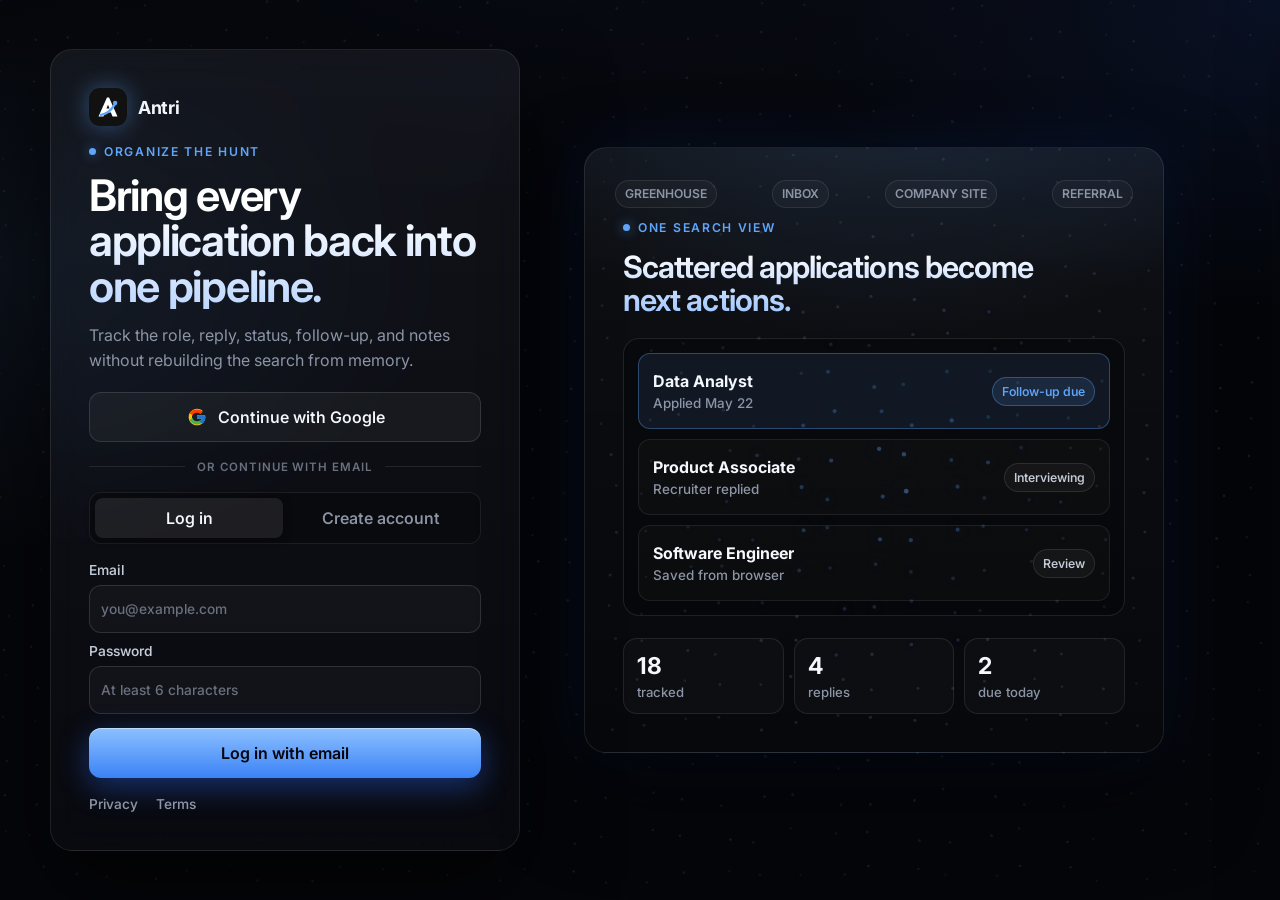
==== commit b67d04de: "Add Gmail/Outlook email sync via auto-forwarding (forwarding MVP) Same email-sync backend + Integrat" ====
--- a/app.html
+++ b/app.html
@@ -292,43 +292,75 @@
         <section id="integrationsView" class="view" aria-label="Integrations">
           <div class="section-head">
             <div>
-              <h2>Integrations</h2>
-              <p>Email connectors to automate your tracking</p>
-            </div>
-          </div>
-          <div class="integration-grid">
-            <article class="integration-card">
-              <div class="integration-logo" aria-hidden="true">
-                <svg viewBox="0 0 48 48" xmlns="http://www.w3.org/2000/svg">
-                  <path fill="#4caf50" d="M45 16.2l-5 2.75-5 4.75L35 40h7c1.657 0 3-1.343 3-3V16.2z"/>
-                  <path fill="#1e88e5" d="M3 16.2l3.614 1.71L13 23.7V40H6c-1.657 0-3-1.343-3-3V16.2z"/>
-                  <polygon fill="#e53935" points="35,11.2 24,19.45 13,11.2 12,17 13,23.7 24,31.95 35,23.7 36,17"/>
-                  <path fill="#c62828" d="M3 12.298V16.2l10 7.5V11.2L9.876 8.859C9.132 8.301 8.228 8 7.298 8 4.924 8 3 9.924 3 12.298z"/>
-                  <path fill="#fbc02d" d="M45 12.298V16.2l-10 7.5V11.2l3.124-2.341C38.868 8.301 39.772 8 40.702 8 43.076 8 45 9.924 45 12.298z"/>
-                </svg>
+              <h2>Email sync</h2>
+              <p>Auto-forward recruiter emails to Antri and we'll update the matching application</p>
+            </div>
+          </div>
+
+          <div class="email-sync">
+            <div class="email-sync-head">
+              <div class="email-logos" aria-hidden="true">
+                <span class="email-logo">
+                  <svg viewBox="0 0 48 48" xmlns="http://www.w3.org/2000/svg">
+                    <path fill="#4caf50" d="M45 16.2l-5 2.75-5 4.75L35 40h7c1.657 0 3-1.343 3-3V16.2z"/>
+                    <path fill="#1e88e5" d="M3 16.2l3.614 1.71L13 23.7V40H6c-1.657 0-3-1.343-3-3V16.2z"/>
+                    <polygon fill="#e53935" points="35,11.2 24,19.45 13,11.2 12,17 13,23.7 24,31.95 35,23.7 36,17"/>
+                    <path fill="#c62828" d="M3 12.298V16.2l10 7.5V11.2L9.876 8.859C9.132 8.301 8.228 8 7.298 8 4.924 8 3 9.924 3 12.298z"/>
+                    <path fill="#fbc02d" d="M45 12.298V16.2l-10 7.5V11.2l3.124-2.341C38.868 8.301 39.772 8 40.702 8 43.076 8 45 9.924 45 12.298z"/>
+                  </svg>
+                </span>
+                <span class="email-logo">
+                  <svg viewBox="0 0 48 48" xmlns="http://www.w3.org/2000/svg">
+                    <path fill="#0a2767" d="M44 24l-9-5v10z"/>
+                    <rect x="25" y="14" width="19" height="20" rx="1.5" fill="#28a8ea"/>
+                    <path fill="#0078d4" d="M25 14h19v3l-9.5 6L25 17z"/>
+                    <rect x="4" y="9" width="24" height="30" rx="3.5" fill="#0364b8"/>
+                    <ellipse cx="16" cy="24" rx="7.4" ry="8.2" fill="none" stroke="#fff" stroke-width="3.4"/>
+                  </svg>
+                </span>
               </div>
               <div>
-                <h3>Gmail</h3>
-                <p>Detect recruiter replies, parse interview invites, and attach email threads to applications.</p>
-              </div>
-              <span class="soon">Coming soon</span>
-            </article>
-            <article class="integration-card">
-              <div class="integration-logo" aria-hidden="true">
-                <svg viewBox="0 0 48 48" xmlns="http://www.w3.org/2000/svg">
-                  <path fill="#0a2767" d="M44 24l-9-5v10z"/>
-                  <rect x="25" y="14" width="19" height="20" rx="1.5" fill="#28a8ea"/>
-                  <path fill="#0078d4" d="M25 14h19v3l-9.5 6L25 17z"/>
-                  <rect x="4" y="9" width="24" height="30" rx="3.5" fill="#0364b8"/>
-                  <ellipse cx="16" cy="24" rx="7.4" ry="8.2" fill="none" stroke="#fff" stroke-width="3.4"/>
-                </svg>
-              </div>
-              <div>
-                <h3>Outlook</h3>
-                <p>Sync hiring emails, calendar follow-ups, and company contacts from Microsoft accounts.</p>
-              </div>
-              <span class="soon">Coming soon</span>
-            </article>
+                <h3>Connect Gmail or Outlook</h3>
+                <p>Set a one-time auto-forward rule. Antri reads forwarded recruiter emails and updates the matching application's status and notes — automatically.</p>
+              </div>
+            </div>
+
+            <button class="primary-button" type="button" id="connectEmailButton">Get my forwarding address</button>
+            <output id="emailSyncStatus" class="sync-status" aria-live="polite"></output>
+
+            <div id="emailSetup" hidden>
+              <p class="email-label">Your unique forwarding address</p>
+              <div class="email-address-row">
+                <code id="forwardAddress"></code>
+                <button class="ghost-button small" type="button" id="copyAddressButton">Copy</button>
+              </div>
+
+              <div id="emailVerifyNotice" class="email-verify" hidden>
+                <strong>Gmail confirmation code received</strong>
+                <code id="emailVerifyCode"></code>
+                <p>Enter this in Gmail's "Add a forwarding address" dialog to confirm, then add the filter below.</p>
+              </div>
+
+              <div class="email-steps">
+                <div>
+                  <h4>Gmail</h4>
+                  <ol>
+                    <li>Settings → <strong>Forwarding and POP/IMAP</strong> → <strong>Add a forwarding address</strong> → paste the address above.</li>
+                    <li>Gmail emails a confirmation code to it. Click <strong>Check for code</strong> below, then enter it in Gmail.</li>
+                    <li>Create a <strong>filter</strong> (e.g. from recruiters/job boards) → <strong>Forward it to</strong> your Antri address.</li>
+                  </ol>
+                </div>
+                <div>
+                  <h4>Outlook</h4>
+                  <ol>
+                    <li>Settings → <strong>Mail → Rules</strong> → <strong>Add new rule</strong>.</li>
+                    <li>Pick a condition (e.g. specific senders/subjects) → action <strong>Forward to</strong> your Antri address.</li>
+                    <li>Save. No code needed for Outlook rules.</li>
+                  </ol>
+                </div>
+              </div>
+              <button class="ghost-button small" type="button" id="refreshEmailButton">Check for code</button>
+            </div>
           </div>
         </section>
       </main>
--- a/app-theme.css
+++ b/app-theme.css
@@ -643,6 +643,65 @@
 @media (max-width: 680px) {
   .kanban-col { flex-basis: 80%; min-width: 80%; }
 }
+
+/* --------------------------------------------------------- email sync */
+.email-sync {
+  max-width: 720px;
+  border: 1px solid var(--line);
+  border-radius: 16px;
+  background: linear-gradient(180deg, rgba(255, 255, 255, 0.03), rgba(255, 255, 255, 0.012));
+  padding: 26px;
+}
+.email-sync-head { display: flex; gap: 16px; align-items: flex-start; margin-bottom: 20px; }
+.email-logos { display: flex; gap: 8px; flex: none; }
+.email-logo {
+  width: 46px; height: 46px;
+  display: grid; place-items: center;
+  border-radius: 12px;
+  background: #fff;
+  box-shadow: 0 6px 18px rgba(0, 0, 0, 0.35), inset 0 0 0 1px rgba(0, 0, 0, 0.04);
+}
+.email-logo svg { width: 28px; height: 28px; }
+.email-sync-head h3 { font-size: 1.12rem; }
+.email-sync-head p { color: var(--muted); font-size: 0.94rem; margin-top: 6px; }
+.email-label {
+  font-size: 0.78rem; letter-spacing: 0.08em; text-transform: uppercase;
+  color: #69707e; margin: 22px 0 8px;
+}
+.email-address-row { display: flex; align-items: center; gap: 10px; flex-wrap: wrap; }
+.email-address-row code {
+  flex: 1; min-width: 220px;
+  padding: 12px 14px;
+  border: 1px solid var(--line);
+  border-radius: 12px;
+  background: rgba(0, 0, 0, 0.3);
+  color: var(--accent);
+  font-family: ui-monospace, "SF Mono", Menlo, Consolas, monospace;
+  font-size: 0.92rem;
+  word-break: break-all;
+}
+.email-verify {
+  margin-top: 16px;
+  padding: 16px 18px;
+  border: 1px solid var(--accent-line);
+  border-radius: 12px;
+  background: var(--accent-soft);
+  display: grid; gap: 8px;
+}
+.email-verify strong { color: var(--ink); }
+.email-verify code {
+  justify-self: start;
+  font-family: ui-monospace, "SF Mono", Menlo, Consolas, monospace;
+  font-size: 1.35rem; font-weight: 700; letter-spacing: 0.14em;
+  color: var(--accent);
+}
+.email-verify p { color: var(--muted); font-size: 0.86rem; }
+.email-steps { display: grid; grid-template-columns: 1fr 1fr; gap: 24px; margin: 24px 0 16px; }
+.email-steps h4 { font-size: 0.95rem; margin-bottom: 8px; color: var(--ink); }
+.email-steps ol { margin: 0; padding-left: 18px; color: #c4ccd8; display: grid; gap: 8px; }
+.email-steps li { font-size: 0.88rem; line-height: 1.5; }
+.email-steps strong { color: var(--ink); }
+@media (max-width: 680px) { .email-steps { grid-template-columns: 1fr; } }
 .upgrade-close {
   position: absolute; top: 16px; right: 16px;
   width: 34px; height: 34px;
